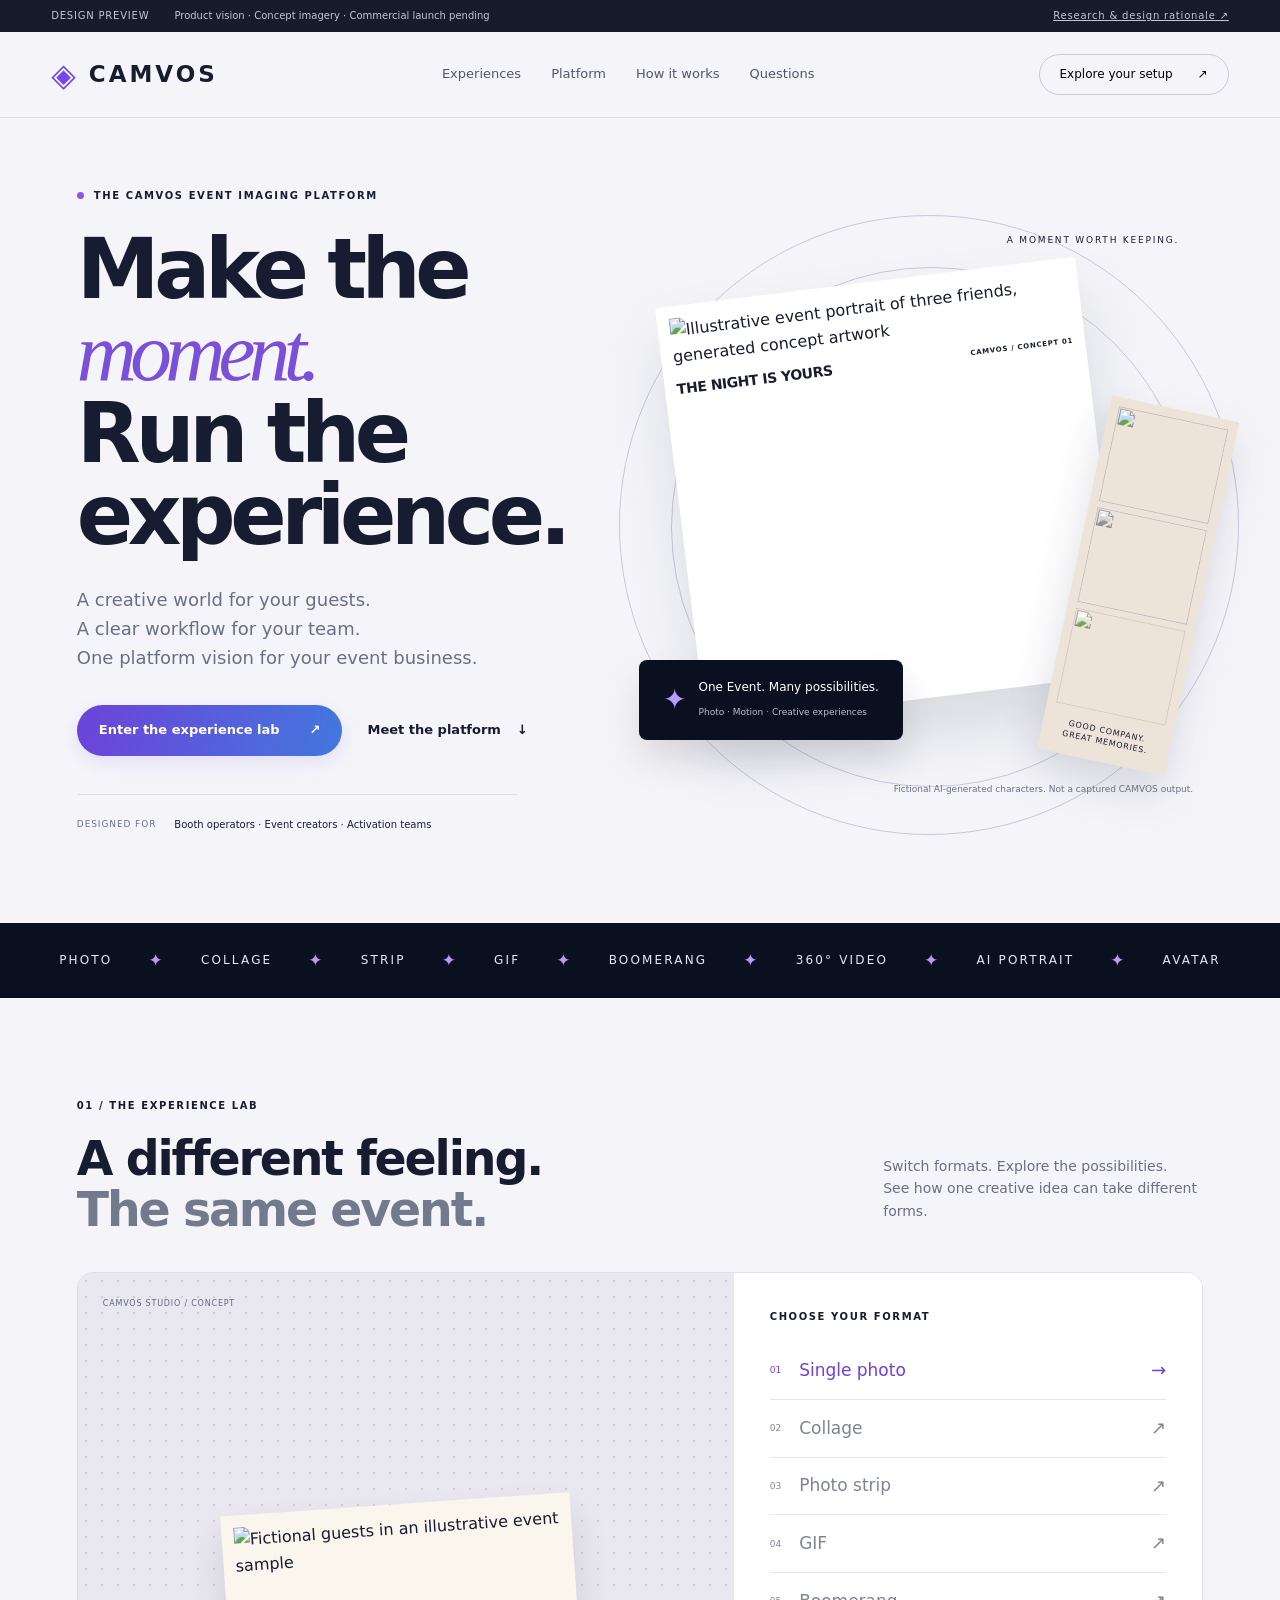
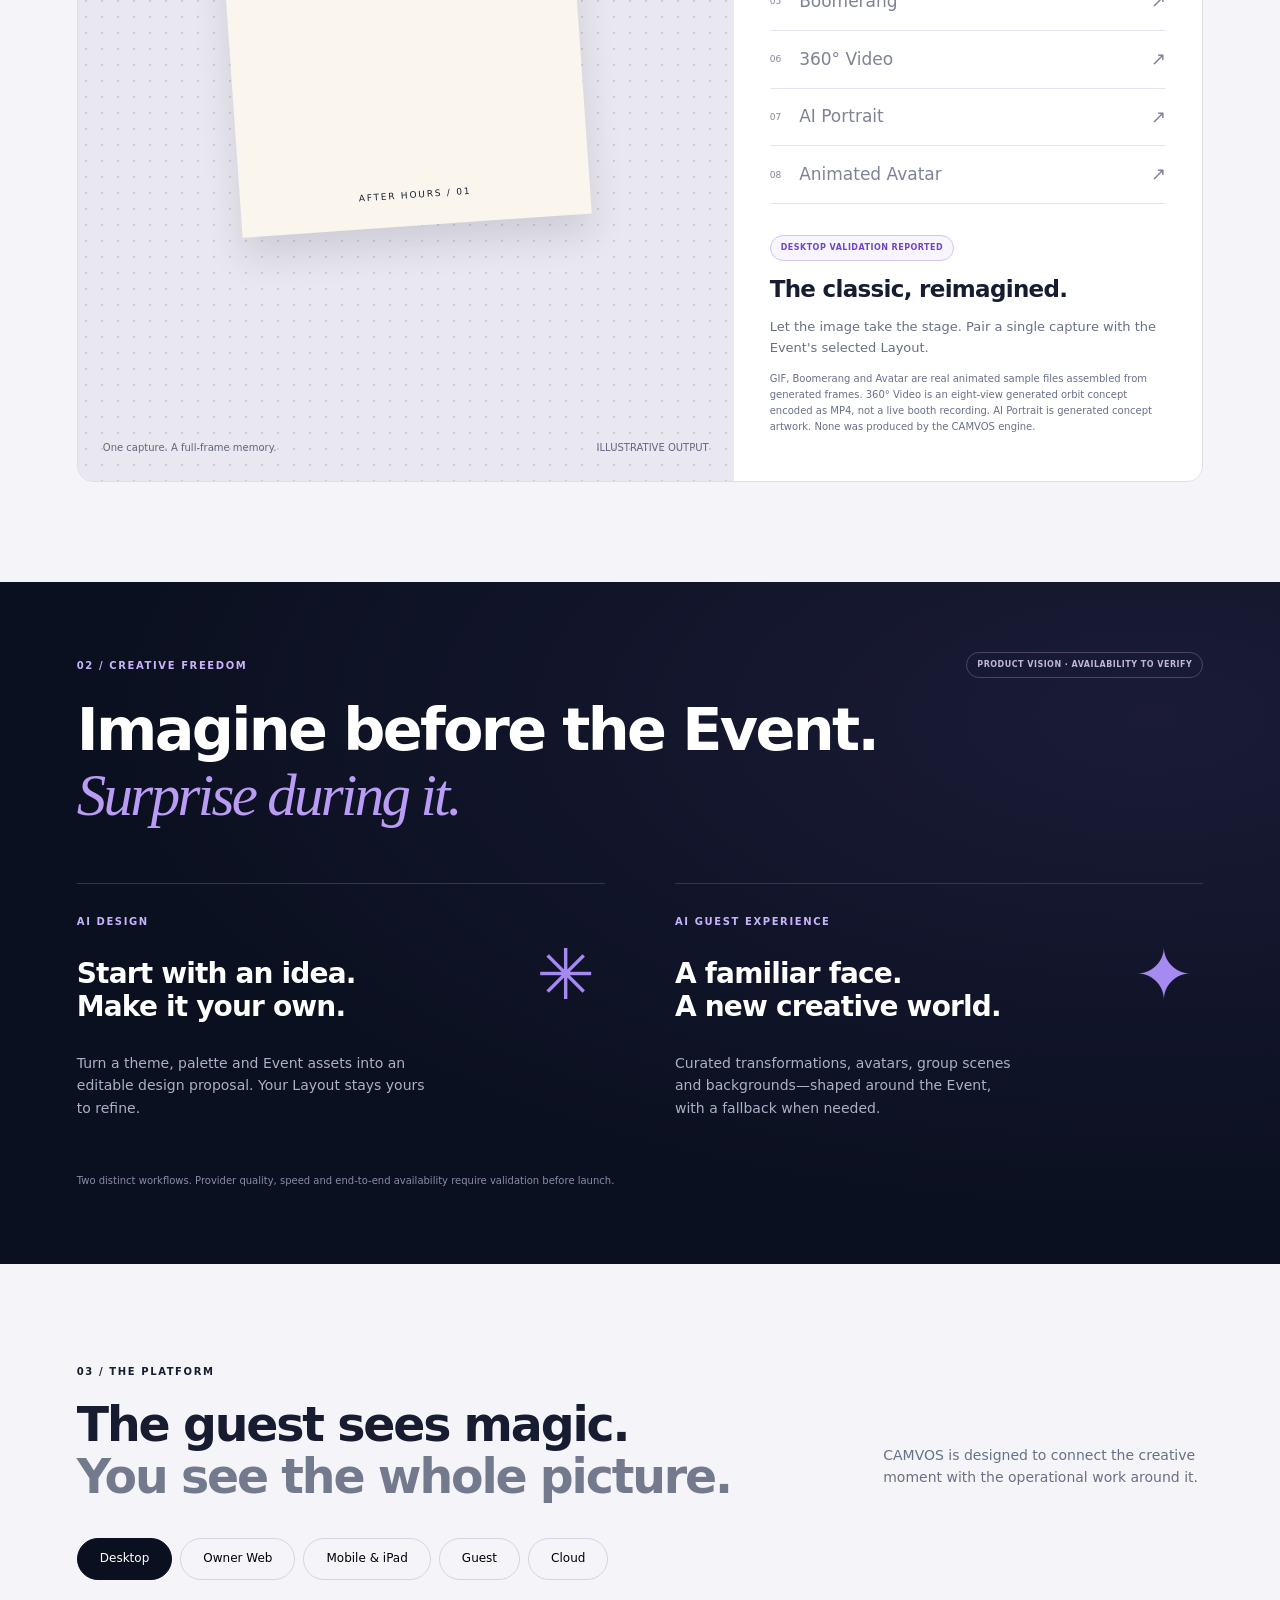
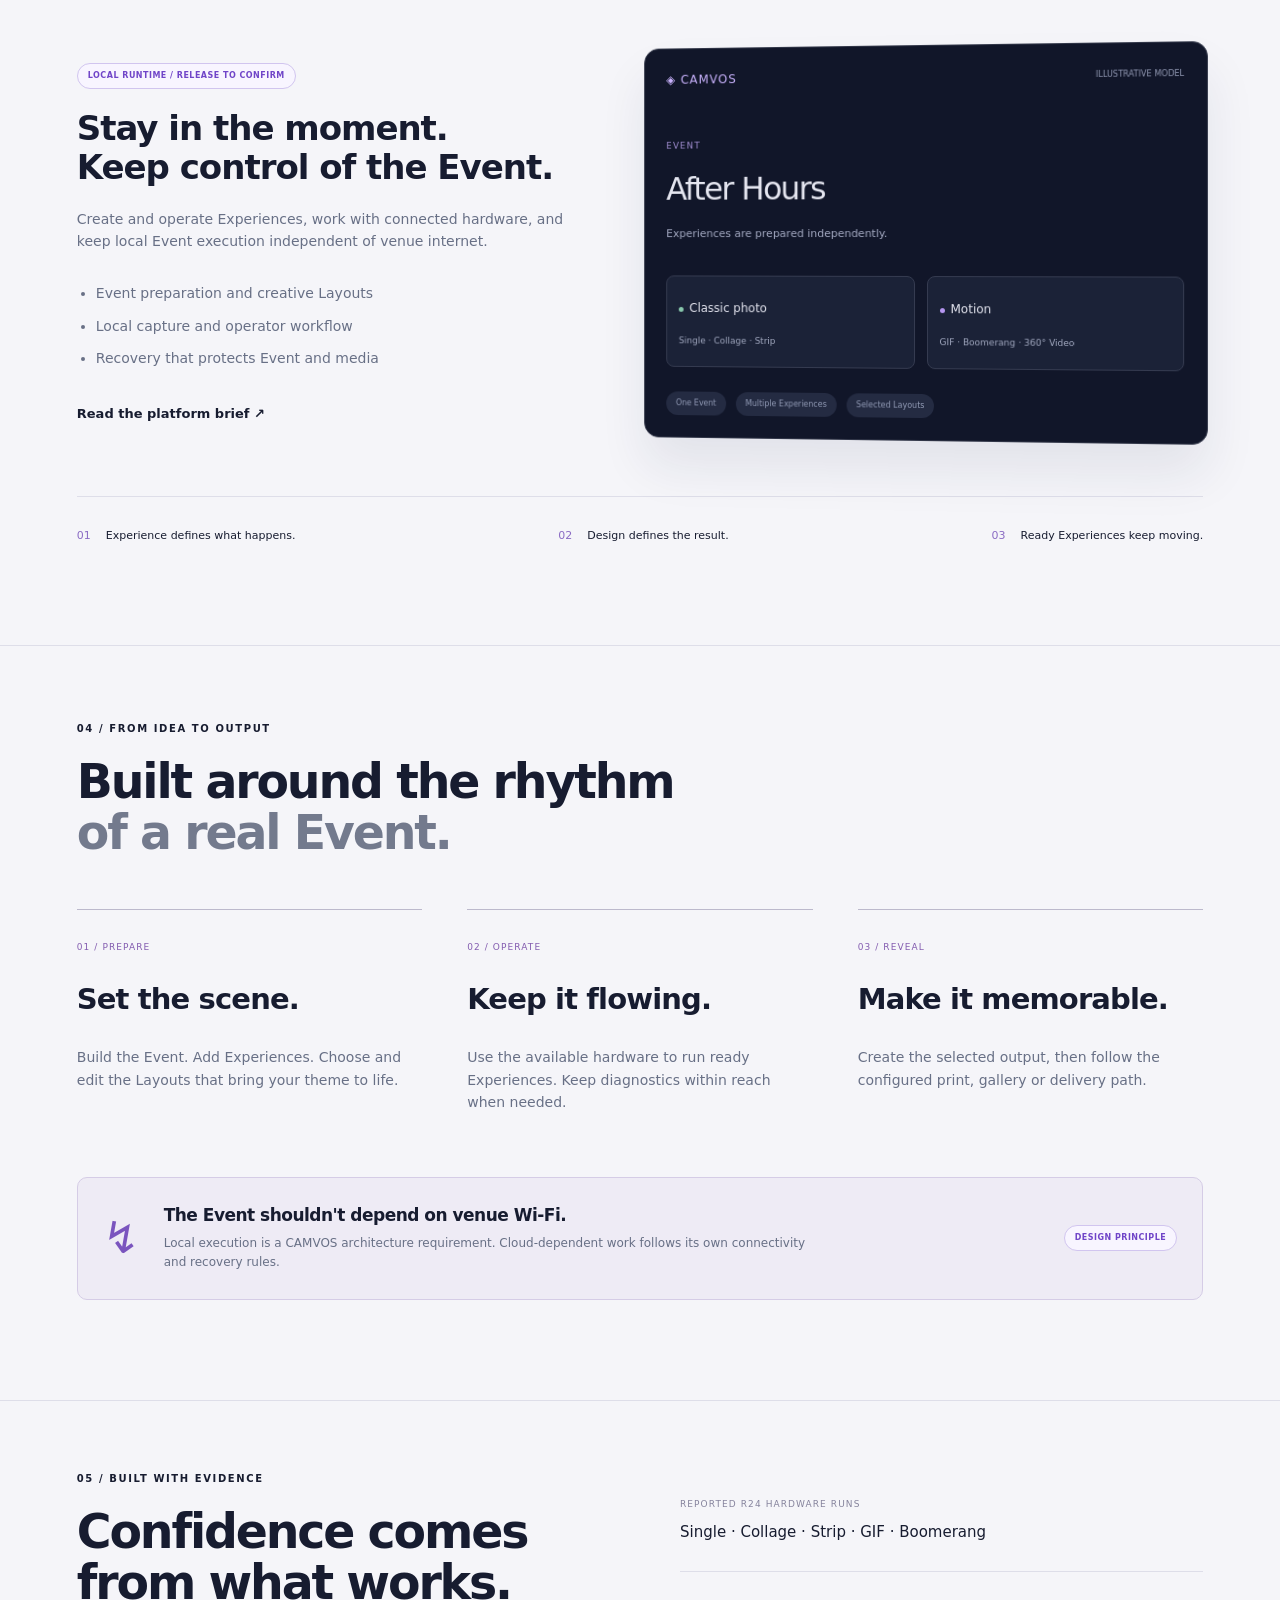
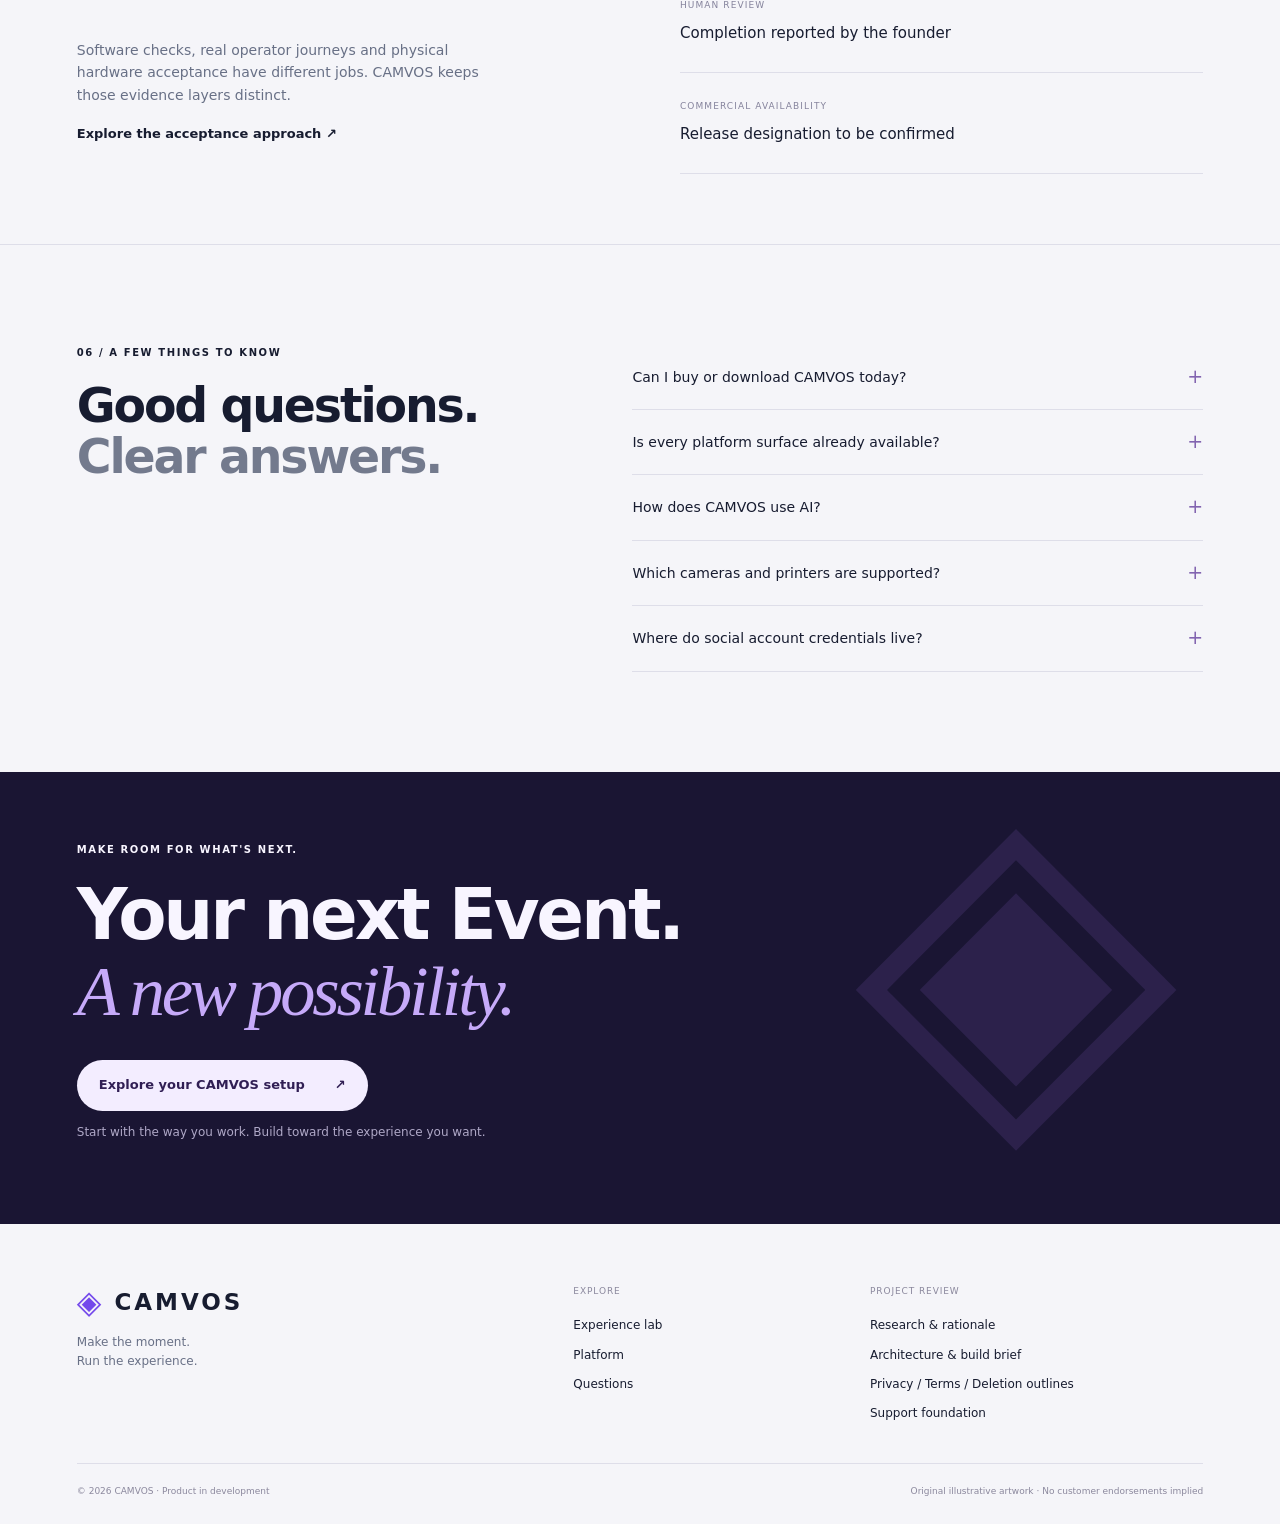
==== docs/index.html @ 22eb113c "Publish CAMVOS preview website" ====
<!doctype html><html lang="en"><head><meta charset="utf-8"><meta name="viewport" content="width=device-width,initial-scale=1"><meta name="robots" content="noindex,nofollow"><meta name="description" content="CAMVOS — an event imaging platform for creative experiences and confident operations."><meta name="theme-color" content="#0b1020"><title>CAMVOS — Make the moment. Run the experience.</title><link rel="stylesheet" href="styles.css"><link rel="stylesheet" href="orbit.css"></head><body>
<a class="skip" href="#main">Skip to content</a><div class="reviewbar">DESIGN PREVIEW <span>Product vision · Concept imagery · Commercial launch pending</span><a href="research.html">Research & design rationale ↗</a></div>
<header><a class="logo" href="#"><span class="mark" aria-hidden="true">◈</span>CAMVOS</a><button class="menu-toggle" aria-label="Open navigation" aria-expanded="false" aria-controls="nav">Menu +</button><nav id="nav" aria-label="Main navigation"><a href="#experiences">Experiences</a><a href="#platform">Platform</a><a href="#workflow">How it works</a><a href="#answers">Questions</a></nav><button class="nav-cta" data-contact>Explore your setup <span>↗</span></button></header>
<main id="main"><section class="hero wrap"><div class="hero-copy"><div class="eyebrow"><span class="dot"></span> THE CAMVOS EVENT IMAGING PLATFORM</div><h1>Make the<br><em>moment.</em><br>Run the<br>experience.</h1><p>A creative world for your guests.<br>A clear workflow for your team.<br>One platform vision for your event business.</p><div class="actions"><a class="button primary" href="#experiences">Enter the experience lab <span>↗</span></a><a class="text-link" href="#platform">Meet the platform <span>↓</span></a></div><div class="hero-foot"><span>DESIGNED FOR</span><b>Booth operators · Event creators · Activation teams</b></div></div><div class="hero-art"><div class="orbit o1"></div><div class="orbit o2"></div><div class="small-label">A MOMENT WORTH KEEPING.</div><div class="main-photo"><img src="assets/event-editorial.webp" alt="Illustrative event portrait of three friends, generated concept artwork" width="1024" height="683" fetchpriority="high"><div class="photo-bottom"><span>THE NIGHT IS YOURS</span><b>CAMVOS / CONCEPT 01</b></div></div><div class="strip"><img src="assets/event-editorial.webp" alt="" width="220" height="147"><img src="assets/event-editorial.webp" alt="" width="220" height="147"><img src="assets/event-editorial.webp" alt="" width="220" height="147"><span>GOOD COMPANY.<br>GREAT MEMORIES.</span></div><div class="floating-note"><span class="spark">✦</span><div><b>One Event. Many possibilities.</b><span>Photo · Motion · Creative experiences</span></div></div><p class="art-caption">Fictional AI-generated characters. Not a captured CAMVOS output.</p></div></section>
<div class="format-rail" aria-label="Experience catalogue"><span>PHOTO</span><i>✦</i><span>COLLAGE</span><i>✦</i><span>STRIP</span><i>✦</i><span>GIF</span><i>✦</i><span>BOOMERANG</span><i>✦</i><span>360° VIDEO</span><i>✦</i><span>AI PORTRAIT</span><i>✦</i><span>AVATAR</span></div>
<section id="experiences" class="wrap experience-section"><div class="section-heading"><div><div class="eyebrow">01 / THE EXPERIENCE LAB</div><h2>A different feeling.<br><span>The same event.</span></h2></div><p>Switch formats. Explore the possibilities.<br>See how one creative idea can take different forms.</p></div><div class="lab"><div class="lab-visual"><div class="lab-top"><span>CAMVOS STUDIO / CONCEPT</span><button id="motion" aria-pressed="false">Play motion ↗</button></div><div id="output" class="output single"><div class="sample"><img src="assets/event-editorial.webp" alt="Generated concept portrait used to illustrate output layouts" width="1024" height="683"><span>AFTER HOURS / 01</span></div></div><div id="ai-compare" class="ai-compare" hidden><label for="reveal">Source ↔ AI transformation</label><input id="reveal" type="range" min="0" max="100" value="100" aria-label="Reveal AI transformation"><span id="reveal-status">100% AI artwork</span></div><div class="lab-bottom"><span id="format-caption">One capture. A full-frame memory.</span><span>ILLUSTRATIVE OUTPUT</span></div></div><div class="lab-controls"><div class="eyebrow">CHOOSE YOUR FORMAT</div><div class="format-buttons" role="group" aria-label="Illustrative output format"><button data-format="single" aria-pressed="true"><span>01</span>Single photo<i>↗</i></button><button data-format="collage" aria-pressed="false"><span>02</span>Collage<i>↗</i></button><button data-format="strip" aria-pressed="false"><span>03</span>Photo strip<i>↗</i></button><button data-format="gif" aria-pressed="false"><span>04</span>GIF<i>↗</i></button><button data-format="boomerang" aria-pressed="false"><span>05</span>Boomerang<i>↗</i></button><button data-format="orbit" aria-pressed="false"><span>06</span>360° Video<i>↗</i></button><button data-format="ai" aria-pressed="false"><span>07</span>AI Portrait<i>↗</i></button><button data-format="avatar" aria-pressed="false"><span>08</span>Animated Avatar<i>↗</i></button></div><div class="format-info" aria-live="polite"><span id="format-status" class="pill">DESKTOP VALIDATION REPORTED</span><h3 id="format-title">The classic, reimagined.</h3><p id="format-description">Let the image take the stage. Pair a single capture with the Event's selected Layout.</p></div><p class="fine">GIF, Boomerang and Avatar are real animated sample files assembled from generated frames. 360° Video is an eight-view generated orbit concept encoded as MP4, not a live booth recording. AI Portrait is generated concept artwork. None was produced by the CAMVOS engine.</p></div></div></section>
<section class="vision"><div class="wrap"><div class="vision-top"><div class="eyebrow">02 / CREATIVE FREEDOM</div><span class="pill pale">PRODUCT VISION · AVAILABILITY TO VERIFY</span></div><h2>Imagine before the Event.<br><em>Surprise during it.</em></h2><div class="vision-grid"><article><span class="big-symbol">✳</span><div class="eyebrow">AI DESIGN</div><h3>Start with an idea.<br>Make it your own.</h3><p>Turn a theme, palette and Event assets into an editable design proposal. Your Layout stays yours to refine.</p></article><article><span class="big-symbol">✦</span><div class="eyebrow">AI GUEST EXPERIENCE</div><h3>A familiar face.<br>A new creative world.</h3><p>Curated transformations, avatars, group scenes and backgrounds—shaped around the Event, with a fallback when needed.</p></article></div><p class="vision-note">Two distinct workflows. Provider quality, speed and end-to-end availability require validation before launch.</p></div></section>
<section id="platform" class="wrap platform-section"><div class="section-heading"><div><div class="eyebrow">03 / THE PLATFORM</div><h2>The guest sees magic.<br><span>You see the whole picture.</span></h2></div><p>CAMVOS is designed to connect the creative moment with the operational work around it.</p></div><div class="platform-tabs" role="group" aria-label="Explore platform surfaces"><button data-surface="desktop" aria-pressed="true">Desktop</button><button data-surface="owner" aria-pressed="false">Owner Web</button><button data-surface="mobile" aria-pressed="false">Mobile & iPad</button><button data-surface="guest" aria-pressed="false">Guest</button><button data-surface="cloud" aria-pressed="false">Cloud</button></div><div class="platform-panel"><div class="platform-text" aria-live="polite"><span id="surface-status" class="pill">LOCAL RUNTIME / RELEASE TO CONFIRM</span><h3 id="surface-title">Stay in the moment.<br>Keep control of the Event.</h3><p id="surface-copy">Create and operate Experiences, work with connected hardware, and keep local Event execution independent of venue internet.</p><ul id="surface-list"><li>Event preparation and creative Layouts</li><li>Local capture and operator workflow</li><li>Recovery that protects Event and media</li></ul><a class="text-link" href="review.html#brief">Read the platform brief ↗</a></div><div class="platform-art" aria-label="Illustrative platform model, not a product screenshot"><div class="model-top"><span class="model-logo">◈ CAMVOS</span><span>ILLUSTRATIVE MODEL</span></div><div class="model-event"><span>EVENT</span><h4>After Hours</h4><p>Experiences are prepared independently.</p></div><div class="model-row"><div><span class="status-dot"></span><b>Classic photo</b><small>Single · Collage · Strip</small></div><div><span class="status-dot violet"></span><b>Motion</b><small>GIF · Boomerang · 360° Video</small></div></div><div class="model-footer"><span>One Event</span><span>Multiple Experiences</span><span>Selected Layouts</span></div></div></div><div class="platform-principles"><div><span>01</span><b>Experience defines what happens.</b></div><div><span>02</span><b>Design defines the result.</b></div><div><span>03</span><b>Ready Experiences keep moving.</b></div></div></section>
<section id="workflow" class="workflow wrap"><div class="eyebrow">04 / FROM IDEA TO OUTPUT</div><h2>Built around the rhythm<br><span>of a real Event.</span></h2><div class="journey"><article><span>01 / PREPARE</span><h3>Set the scene.</h3><p>Build the Event. Add Experiences. Choose and edit the Layouts that bring your theme to life.</p></article><article><span>02 / OPERATE</span><h3>Keep it flowing.</h3><p>Use the available hardware to run ready Experiences. Keep diagnostics within reach when needed.</p></article><article><span>03 / REVEAL</span><h3>Make it memorable.</h3><p>Create the selected output, then follow the configured print, gallery or delivery path.</p></article></div><div class="offline"><span class="offline-icon">↯</span><div><h3>The Event shouldn't depend on venue Wi-Fi.</h3><p>Local execution is a CAMVOS architecture requirement. Cloud-dependent work follows its own connectivity and recovery rules.</p></div><span class="pill">DESIGN PRINCIPLE</span></div></section>
<section class="evidence wrap"><div><div class="eyebrow">05 / BUILT WITH EVIDENCE</div><h2>Confidence comes<br>from what works.</h2><p>Software checks, real operator journeys and physical hardware acceptance have different jobs. CAMVOS keeps those evidence layers distinct.</p><a class="text-link" href="review.html#brief">Explore the acceptance approach ↗</a></div><div class="evidence-list"><div><span>REPORTED R24 HARDWARE RUNS</span><b>Single · Collage · Strip · GIF · Boomerang</b></div><div><span>HUMAN REVIEW</span><b>Completion reported by the founder</b></div><div><span>COMMERCIAL AVAILABILITY</span><b>Release designation to be confirmed</b></div></div></section>
<section id="answers" class="wrap faq"><div><div class="eyebrow">06 / A FEW THINGS TO KNOW</div><h2>Good questions.<br><span>Clear answers.</span></h2></div><div><details><summary>Can I buy or download CAMVOS today?<span>+</span></summary><p>This is a private website design preview. Commercial launch, pricing and download availability have not been established.</p></details><details><summary>Is every platform surface already available?<span>+</span></summary><p>The platform scope is approved. Accepted software baselines are separate from integrated production deployment. Each release needs its own capability and compatibility evidence.</p></details><details><summary>How does CAMVOS use AI?<span>+</span></summary><p>AI Design supports pre-Event editable design proposals. AI Guest Experience transforms captured assets within a configured guest journey. Provider-specific quality, privacy and performance require validation.</p></details><details><summary>Which cameras and printers are supported?<span>+</span></summary><p>Canon workflows have reported physical test evidence. A complete supported-model, operating-system and printer matrix will be published after release verification.</p></details><details><summary>Where do social account credentials live?<span>+</span></summary><p>Social connections and publishing belong to CAMVOS Cloud/Delivery. Desktop can request a publishing action, but provider tokens and secrets stay in secure server-side storage.</p></details></div></section>
<section class="closing"><div class="wrap"><div class="eyebrow">MAKE ROOM FOR WHAT'S NEXT.</div><h2>Your next Event.<br><em>A new possibility.</em></h2><button class="button light" data-contact>Explore your CAMVOS setup <span>↗</span></button><p>Start with the way you work. Build toward the experience you want.</p></div><span class="closing-mark" aria-hidden="true">◈</span></section></main>
<footer class="wrap"><div><a class="logo" href="#"><span class="mark">◈</span>CAMVOS</a><p>Make the moment.<br>Run the experience.</p></div><div><span>EXPLORE</span><a href="#experiences">Experience lab</a><a href="#platform">Platform</a><a href="#answers">Questions</a></div><div><span>PROJECT REVIEW</span><a href="research.html">Research & rationale</a><a href="review.html#brief">Architecture & build brief</a><a href="review.html#legal">Privacy / Terms / Deletion outlines</a><a href="review.html#support">Support foundation</a></div><div class="footer-bottom"><span>© 2026 CAMVOS · Product in development</span><span>Original illustrative artwork · No customer endorsements implied</span></div></footer>
<dialog id="contact"><button class="close" aria-label="Close inquiry planner">×</button><div class="eyebrow">YOUR CAMVOS SETUP</div><h2>Start with<br>your next Event.</h2><p>Choose what you want to explore. This preview prepares a local inquiry brief; it does not send or store your information.</p><form id="inquiry"><label>What best describes your work?<select id="role"><option>Photobooth operator</option><option>Event / activation team</option><option>Creative studio</option><option>Exploring a new business</option></select></label><label>Where would you start?<select id="interest"><option>Desktop capture & design</option><option>Multiple Experiences in one Event</option><option>Owner operations & fleet</option><option>Mobile / iPad workflow</option><option>AI design & guest experiences</option><option>360° video experience</option></select></label><label>Your main question<textarea id="question" rows="3" maxlength="1500" placeholder="Tell us about the workflow you want to create."></textarea></label><button class="button primary" type="submit">Prepare inquiry brief <span>↗</span></button></form><div id="inquiry-result" hidden><label>Your inquiry brief<textarea id="prepared" rows="6" readonly></textarea></label><button id="copy" class="button primary">Copy brief</button><p id="copy-status" role="status"></p><p class="fine">A verified CAMVOS mailbox will be connected before public launch. No inquiry has been sent.</p></div></dialog><script src="app.js"></script></body></html>
---- docs/styles.css ----
:root{--navy:#0b1020;--ink:#171c30;--muted:#687086;--paper:#f5f5f9;--line:#dedee9;--purple:#7449eb;--blue:#4388f7}*{box-sizing:border-box}html{scroll-behavior:smooth;scroll-padding-top:100px}body{margin:0;font:16px/1.6 system-ui,-apple-system,BlinkMacSystemFont,'Segoe UI',sans-serif;background:var(--paper);color:var(--ink)}button,input,textarea,select{font:inherit}a{color:inherit;text-decoration:none}button{cursor:pointer}button,a{-webkit-tap-highlight-color:transparent}button:focus-visible,a:focus-visible,select:focus-visible,textarea:focus-visible,summary:focus-visible{outline:3px solid #ab80ff;outline-offset:5px}button:disabled{cursor:default;opacity:.5}::selection{background:#d3c7f9}.skip{position:fixed;top:-100px;left:20px;z-index:100;background:white;padding:10px}.skip:focus{top:10px}.reviewbar{background:#171b2a;color:#c5c6d4;display:flex;gap:25px;align-items:center;padding:8px 4%;font-size:10px;letter-spacing:.08em}.reviewbar span{flex:1;letter-spacing:0}.reviewbar a{text-decoration:underline}header{display:flex;align-items:center;justify-content:space-between;gap:22px;padding:22px 4%;border-bottom:1px solid var(--line);background:#f5f5f9f2;position:sticky;top:0;z-index:20;backdrop-filter:blur(16px)}.logo{display:flex;align-items:center;gap:10px;font-size:23px;letter-spacing:.13em;font-weight:800}.mark{font-size:32px;line-height:1;color:var(--purple)}nav{display:flex;gap:30px;font-size:13px}nav a{color:#50576c}nav a:hover{color:var(--purple)}.nav-cta{border:1px solid #c9c7d8;border-radius:30px;background:none;padding:10px 20px;font-size:12px;display:flex;gap:25px}.menu-toggle{display:none}.wrap{max-width:1440px;padding-left:6%;padding-right:6%;margin:auto}.hero{display:grid;grid-template-columns:1fr 1.05fr;gap:25px;padding-top:70px;padding-bottom:90px;overflow:hidden}.eyebrow{font:600 10px/1.5 system-ui;letter-spacing:.16em;display:flex;align-items:center;gap:10px}.dot,.status-dot{display:inline-block;background:#8658ee;width:7px;height:7px;border-radius:50%}h1{font-size:clamp(60px,6.5vw,102px);line-height:.98;letter-spacing:-.065em;font-weight:650;margin:26px 0 30px}h1 em{font-family:Georgia,serif;font-weight:400;letter-spacing:-.08em;color:#7a50d9}h2{font-size:clamp(34px,3.7vw,57px);line-height:1.09;letter-spacing:-.045em;font-weight:600;margin:20px 0 30px}h2 span{color:#737a8d}h3{font-size:24px;line-height:1.2;letter-spacing:-.03em;font-weight:600}p{color:var(--muted)}.hero-copy>p{font-size:18px;line-height:1.6}.actions{display:flex;align-items:center;gap:25px;margin-top:32px;flex-wrap:wrap}.button{display:inline-flex;align-items:center;justify-content:space-between;gap:30px;padding:15px 22px;border:0;border-radius:40px;font-size:13px;font-weight:600}.primary{color:white;background:linear-gradient(105deg,#6d42d9,#4278de);box-shadow:0 6px 20px #7650e323}.primary:hover{filter:brightness(1.08)}.text-link{font-size:13px;font-weight:600;display:inline-flex;gap:16px}.hero-foot{margin-top:38px;padding-top:22px;border-top:1px solid var(--line);font-size:10px;display:flex;gap:18px;align-items:center;max-width:440px}.hero-foot span{color:var(--muted);font-size:9px;letter-spacing:.1em}.hero-foot b{font-weight:500}.hero-art{position:relative;min-height:590px;align-self:center}.orbit{position:absolute;border:1px solid #c9c7db;border-radius:50%;pointer-events:none}.o1{height:620px;width:620px;top:0;left:-20px}.o2{height:520px;width:520px;top:52px;left:32px}.small-label{position:absolute;top:18px;right:24px;font-size:9px;letter-spacing:.2em}.main-photo{position:absolute;width:75%;height:420px;left:7%;top:66px;background:white;padding:12px;transform:rotate(-7deg);box-shadow:0 35px 60px #19244320;border-radius:3px}.main-photo>img{width:100%;height:345px;object-fit:cover;object-position:center}.photo-bottom{padding-top:9px;display:flex;justify-content:space-between;gap:15px;align-items:center}.photo-bottom span{font-size:14px;font-weight:750;letter-spacing:-.03em}.photo-bottom b{font-size:7px;letter-spacing:.1em}.strip{position:absolute;width:130px;right:0;top:190px;padding:9px;background:#ede3d9;box-shadow:0 20px 40px #19244325;transform:rotate(12deg)}.strip img{display:block;width:100%;height:97px;object-fit:cover;margin-bottom:6px}.strip img:nth-child(2){filter:grayscale(1)}.strip img:nth-child(3){filter:sepia(.3)}.strip span{display:block;font-size:8px;letter-spacing:.1em;line-height:1.4;text-align:center;padding:6px 0}.floating-note{position:absolute;left:0;bottom:65px;background:var(--navy);color:white;display:flex;align-items:center;gap:12px;padding:18px 24px;border-radius:8px;box-shadow:0 20px 35px #141a3320}.floating-note b{display:block;font-size:12px;font-weight:500}.floating-note div>span{font-size:9px;color:#b8bcd0}.spark{color:#b49dff;font-size:28px}.art-caption{position:absolute;bottom:0;right:10px;font-size:9px}.format-rail{background:var(--navy);color:#e8e7f4;padding:24px 4%;display:flex;justify-content:space-around;align-items:center;gap:20px;font-size:12px;letter-spacing:.18em;overflow:hidden;white-space:nowrap}.format-rail i{font-size:17px;color:#b89bf8;font-style:normal}.experience-section,.platform-section,.workflow,.faq{padding-top:100px;padding-bottom:100px}.section-heading{display:flex;justify-content:space-between;align-items:flex-end;gap:40px;margin-bottom:36px}.section-heading h2{margin-bottom:0}.section-heading>p{max-width:320px;font-size:14px}.lab{display:grid;grid-template-columns:1.4fr 1fr;border:1px solid var(--line);border-radius:16px;overflow:hidden}.lab-visual{background:#e9e8f0;min-height:550px;padding:25px;display:flex;flex-direction:column;justify-content:space-between;background-image:radial-gradient(#ceccd9 1px,transparent 1px);background-size:16px 16px}.lab-top,.lab-bottom{display:flex;justify-content:space-between;align-items:center;gap:20px;font-size:8px;letter-spacing:.1em;color:#62667e}.lab-top button{font-size:10px;padding:7px 12px;border:1px solid #bab8cc;border-radius:30px;background:#f9f9fc}.lab-bottom{padding-top:20px;letter-spacing:0;font-size:10px}.output{margin:20px auto;display:grid;max-width:85%;width:350px;gap:8px;background:#faf6ee;padding:12px;box-shadow:0 20px 35px #28234022;transform:rotate(-4deg);transition:transform .3s}.sample{min-width:0}.sample img{display:block;width:100%;height:260px;object-fit:cover}.sample>span{display:block;text-align:center;font-size:9px;letter-spacing:.2em;padding:15px 0 2px}.output.collage{grid-template-columns:1fr 1fr;width:360px}.output.collage .sample img{height:130px}.output.collage .sample>span{display:none}.output.collage .sample:nth-child(2){filter:grayscale(1)}.output.collage .sample:nth-child(4){filter:sepia(.5)}.output.strip{position:static;width:155px;transform:rotate(5deg)}.output.strip .sample img{height:92px}.output.strip .sample>span{display:none}.output.gif,.output.boomerang{padding:0;background:var(--navy);color:white;transform:rotate(0);border-radius:8px;overflow:hidden}.output.gif .sample img,.output.boomerang .sample img{height:280px}.lab-controls{background:white;padding:36px}.format-buttons{margin:18px 0 28px}.format-buttons button{display:flex;align-items:center;gap:18px;width:100%;text-align:left;background:none;border:0;border-bottom:1px solid #e6e5ef;padding:14px 0;color:#7f8396;font-size:17px}.format-buttons button>span{font-size:9px}.format-buttons button i{margin-left:auto;font-style:normal;font-size:18px}.format-buttons button[aria-pressed=true]{color:#713de0}.format-buttons button[aria-pressed=true] i{transform:rotate(45deg)}.pill{display:inline-block;font-size:8px;letter-spacing:.06em;font-weight:600;padding:6px 10px;border-radius:30px;border:1px solid #d1c5ef;color:#7045c8;background:#f8f5ff;line-height:1.5}.format-info h3{font-size:23px;margin:15px 0 10px}.format-info p{font-size:13px}.fine{font-size:10px;line-height:1.6}.vision{background:var(--navy);color:white;position:relative;overflow:hidden}.vision .wrap{padding-top:70px;padding-bottom:65px;background:radial-gradient(ellipse at 90% 20%,#6550a12b,transparent 65%)}.vision-top{display:flex;justify-content:space-between;gap:20px;align-items:center}.vision .eyebrow{color:#c6b4fa}.pale{background:none;color:#bfb7d4;border-color:#4c4566}.vision h2{font-size:clamp(40px,4.6vw,68px)}.vision h2 em{font-family:Georgia,serif;font-weight:400;color:#ba9cf5}.vision-grid{display:grid;grid-template-columns:1fr 1fr;gap:70px;margin-top:55px}.vision-grid article{position:relative;border-top:1px solid #34374b;padding-top:30px;padding-right:90px}.vision-grid h3{font-size:28px}.vision-grid p{color:#acb0c6;font-size:14px;max-width:350px}.big-symbol{position:absolute;right:10px;top:35px;color:#a58af0;font-size:70px}.vision-note{font-size:10px;color:#878da7;margin-top:40px}.platform-tabs{display:flex;gap:8px;flex-wrap:wrap;margin-bottom:30px}.platform-tabs button{padding:10px 22px;border:1px solid #d5d4e3;border-radius:30px;background:none;font-size:12px}.platform-tabs button[aria-pressed=true]{color:white;background:var(--navy);border-color:var(--navy)}.platform-panel{display:grid;grid-template-columns:1fr 1.15fr;gap:70px;align-items:center;padding:35px 0}.platform-text h3{font-size:34px;line-height:1.15;margin:20px 0}.platform-text p,.platform-text li{font-size:14px}.platform-text ul{padding-left:19px;color:var(--muted);margin:25px 0}.platform-text li{padding:5px 0}.platform-art{border:1px solid #323749;background:#111629;padding:22px;border-radius:15px;box-shadow:0 30px 50px #1b204b15;color:#e5e6f0;transform:perspective(1000px) rotateY(-4deg)}.model-top{display:flex;justify-content:space-between;align-items:center;font-size:8px;color:#9299b3}.model-logo{font-size:12px;color:#cbb4ff;letter-spacing:.08em}.model-event{padding:42px 0 22px}.model-event span{font-size:9px;color:#a490d4;letter-spacing:.14em}.model-event h4{font-size:32px;margin:8px 0;font-weight:500;letter-spacing:-.05em}.model-event p{font-size:11px;color:#a5abc3}.model-row{display:flex;gap:12px}.model-row>div{width:50%;border:1px solid #353b50;background:#1b2237;border-radius:8px;padding:18px 12px}.status-dot{width:5px;height:5px;background:#89c9ad;margin-right:6px}.status-dot.violet{background:#b697f1}.model-row b{font-weight:500;font-size:12px}.model-row small{display:block;color:#a2a9c0;font-size:9px;padding-top:15px}.model-footer{display:flex;gap:10px;flex-wrap:wrap;margin-top:25px;font-size:8px;color:#929bb6}.model-footer span{padding:6px 10px;border-radius:30px;background:#242b42}.platform-principles{display:flex;justify-content:space-between;gap:25px;border-top:1px solid var(--line);padding-top:30px;margin-top:20px}.platform-principles>div{font-size:11px;display:flex;gap:15px}.platform-principles span{color:#8b6cc4}.platform-principles b{font-weight:500}.workflow{border-top:1px solid var(--line);padding-top:75px}.journey{display:grid;grid-template-columns:repeat(3,1fr);gap:45px;margin-top:50px}.journey article{border-top:1px solid #bcb9cc;padding-top:22px}.journey article>span{font-size:9px;letter-spacing:.12em;color:#835caf}.journey h3{font-size:29px;margin-top:25px}.journey p{font-size:14px}.offline{display:flex;gap:24px;align-items:center;margin-top:50px;padding:25px;border:1px solid #d5cce6;border-radius:10px;background:#eeebf5}.offline-icon{font-size:44px;color:#7a54be}.offline h3{font-size:17px;margin:0 0 8px}.offline p{font-size:12px;margin:0;max-width:650px}.offline .pill{margin-left:auto;white-space:nowrap}.evidence{display:grid;grid-template-columns:1fr 1fr;gap:80px;padding-top:70px;padding-bottom:70px;border-top:1px solid var(--line)}.evidence p{font-size:14px;max-width:440px}.evidence-list>div{padding:26px 0;border-bottom:1px solid var(--line)}.evidence-list span{display:block;font-size:9px;letter-spacing:.12em;color:#85839c;margin-bottom:8px}.evidence-list b{font-size:15px;font-weight:500}.faq{display:grid;grid-template-columns:1fr 1.2fr;gap:80px;border-top:1px solid var(--line)}details{border-bottom:1px solid var(--line);padding:21px 0}summary{list-style:none;cursor:pointer;display:flex;justify-content:space-between;gap:25px;font-size:14px}summary::-webkit-details-marker{display:none}summary span{color:#8264b0;font-size:19px;line-height:1.1}details[open] summary span{transform:rotate(45deg)}details p{font-size:13px;max-width:550px}.closing{background:#1a1533;color:#f8f5ff;position:relative;overflow:hidden}.closing .wrap{padding-top:70px;padding-bottom:70px;position:relative;z-index:1}.closing h2{font-size:clamp(48px,5.5vw,80px)}.closing h2 em{color:#c6aaf9;font-family:Georgia,serif;font-weight:400}.closing p{color:#afa8c7;font-size:12px}.light{background:#f3edff;color:#301e54}.closing-mark{position:absolute;font-size:420px;right:8%;top:-70px;color:#9c6fea22;line-height:1.2}footer{padding-top:60px;padding-bottom:25px;display:grid;grid-template-columns:1.4fr .8fr 1fr;gap:30px}footer p{font-size:12px}footer>div>span{display:block;color:#8b889d;font-size:9px;letter-spacing:.1em;margin-bottom:18px}footer>div>a:not(.logo){display:block;font-size:12px;margin:10px 0}.footer-bottom{grid-column:1/-1;border-top:1px solid var(--line);padding-top:20px;display:flex;justify-content:space-between;gap:25px}.footer-bottom>span{font-size:9px;letter-spacing:0;margin:0}dialog{border:1px solid #d5cceb;border-radius:18px;background:#faf9fd;padding:40px;width:min(560px,92vw);color:var(--ink);max-height:90vh}dialog::backdrop{background:#090d23b3;backdrop-filter:blur(6px)}dialog h2{font-size:40px;margin:15px 0}dialog p{font-size:13px}.close{position:absolute;right:20px;top:15px;border:0;background:none;font-size:25px;color:#6a6380}label{display:block;font-size:12px;margin-top:18px}select,textarea{width:100%;border:1px solid #d4cde4;border-radius:6px;background:white;padding:11px;margin-top:6px;color:#3e3654;font-size:13px}form .button{margin-top:24px}#copy{margin-top:15px}[hidden]{display:none!important}@keyframes gif-look{0%,100%{filter:none}33%{filter:grayscale(1)}66%{filter:sepia(.8)}}@keyframes boomerang{from{transform:scale(1)}to{transform:scale(1.13)}}@media(max-width:1100px){nav{gap:18px}.hero-art{min-height:500px}.main-photo{height:370px}.main-photo>img{height:300px}.strip{width:105px}.strip img{height:80px}.floating-note{bottom:30px}.orbit{max-width:110%}.art-caption{bottom:-12px}.lab-controls{padding:25px}.platform-panel{gap:35px}.hero-foot{align-items:flex-start}}@media(max-width:760px){.reviewbar{font-size:8px;gap:10px}.reviewbar span{display:none}.reviewbar a{margin-left:auto}header{padding:17px 5%;flex-wrap:wrap}.logo{font-size:19px}.mark{font-size:25px}.nav-cta{display:none}.menu-toggle{display:block;border:0;background:none;font-size:12px}nav{display:none;width:100%;padding:16px 0;justify-content:space-between;gap:12px}nav.open{display:flex}nav a{font-size:11px}.wrap{padding-left:6%;padding-right:6%}.hero{grid-template-columns:1fr;padding-top:40px;padding-bottom:40px;gap:28px}h1{font-size:clamp(65px,15vw,95px);margin-top:20px}.hero-copy>p{font-size:16px}.hero-art{min-height:460px;max-width:500px;width:100%;margin:auto}.main-photo{height:335px;top:38px;width:78%}.main-photo>img{height:275px}.small-label{top:5px}.strip{top:145px;width:100px;right:0}.strip img{height:72px}.photo-bottom span{font-size:11px}.photo-bottom b{font-size:6px}.floating-note{bottom:30px;padding:12px 18px}.floating-note b{font-size:10px}.floating-note div>span{font-size:8px}.o1{width:450px;height:450px;left:0}.o2{width:370px;height:370px;left:40px;top:40px}.art-caption{bottom:0}.format-rail{justify-content:flex-start;gap:23px;font-size:10px;padding:18px}.experience-section,.platform-section,.workflow,.faq{padding-top:60px;padding-bottom:60px}.section-heading{display:block;margin-bottom:26px}.section-heading>p{margin-top:20px}.lab{grid-template-columns:1fr}.lab-visual{min-height:440px;padding:20px}.sample img{height:220px}.lab-controls{padding:28px}.format-buttons{display:grid;grid-template-columns:1fr 1fr;gap:0 18px}.format-buttons button{font-size:15px}.vision-top{align-items:flex-start;flex-direction:column}.vision-grid{grid-template-columns:1fr;gap:30px;margin-top:35px}.vision-grid article{padding-right:70px}.vision .wrap{padding-top:50px;padding-bottom:45px}.big-symbol{font-size:55px}.vision-grid h3{font-size:25px}.platform-panel{grid-template-columns:1fr;gap:35px;padding-top:10px}.platform-tabs button{font-size:10px;padding:9px 14px}.platform-text h3{font-size:30px}.platform-art{transform:none}.platform-principles{flex-direction:column;gap:15px}.journey{grid-template-columns:1fr;gap:28px;margin-top:35px}.journey h3{margin-top:16px;margin-bottom:12px}.offline{flex-wrap:wrap;padding:20px;gap:12px}.offline>div{flex:1}.offline .pill{margin-left:45px}.evidence,.faq{grid-template-columns:1fr;gap:30px}.evidence{padding-top:50px;padding-bottom:50px}.faq h2{margin-bottom:0}.closing-mark{right:-80px;top:30px;font-size:340px}.closing .wrap{padding-top:55px;padding-bottom:55px}footer{grid-template-columns:1fr 1fr;padding-top:45px}footer>div:first-child{grid-column:1/-1}.footer-bottom{flex-direction:column;gap:8px}dialog{padding:30px 24px}.button{font-size:12px}.lab-bottom{font-size:8px}}@media(prefers-reduced-motion:reduce){html{scroll-behavior:auto}*,*::before,*::after{animation:none!important;transition:none!important}}

.output.gif,.output.boomerang,.output.avatar,.output.ai{width:430px;max-width:100%;padding:0;background:#0b1020;color:white;border-radius:9px;transform:none;overflow:hidden}.output.gif .sample img,.output.boomerang .sample img,.output.avatar .sample img,.output.ai .sample img{width:100%;height:auto;aspect-ratio:3/2;object-fit:cover}.output .sample>span{padding:12px}.output.ai .sample{position:relative}.output.ai .ai-image{position:absolute;top:0;left:0}.output.ai .source-image{position:relative}.ai-compare{width:100%;max-width:430px;margin:5px auto 15px;font-size:10px;text-align:center}.ai-compare label{margin:0;font-size:10px}.ai-compare input{width:100%;accent-color:#7449eb;min-height:30px}.ai-compare span{font-size:9px;color:#62667e}.format-buttons button:last-child{grid-column:1/-1}@media(max-width:760px){.output.gif,.output.boomerang,.output.avatar,.output.ai{width:100%}.lab-top{font-size:7px}}
---- docs/orbit.css ----
.output.orbit{width:285px;max-width:90%;padding:0 0 12px;background:#0b1020;color:white;transform:none;border-radius:12px;overflow:hidden}
.output.orbit video{display:block;width:100%;height:auto;aspect-ratio:3/4;object-fit:cover;background:#0b1020}
.output.orbit .sample>span{font-size:8px;letter-spacing:.12em}
@media(max-width:760px){.output.orbit{width:240px}.format-rail{flex-wrap:wrap}}
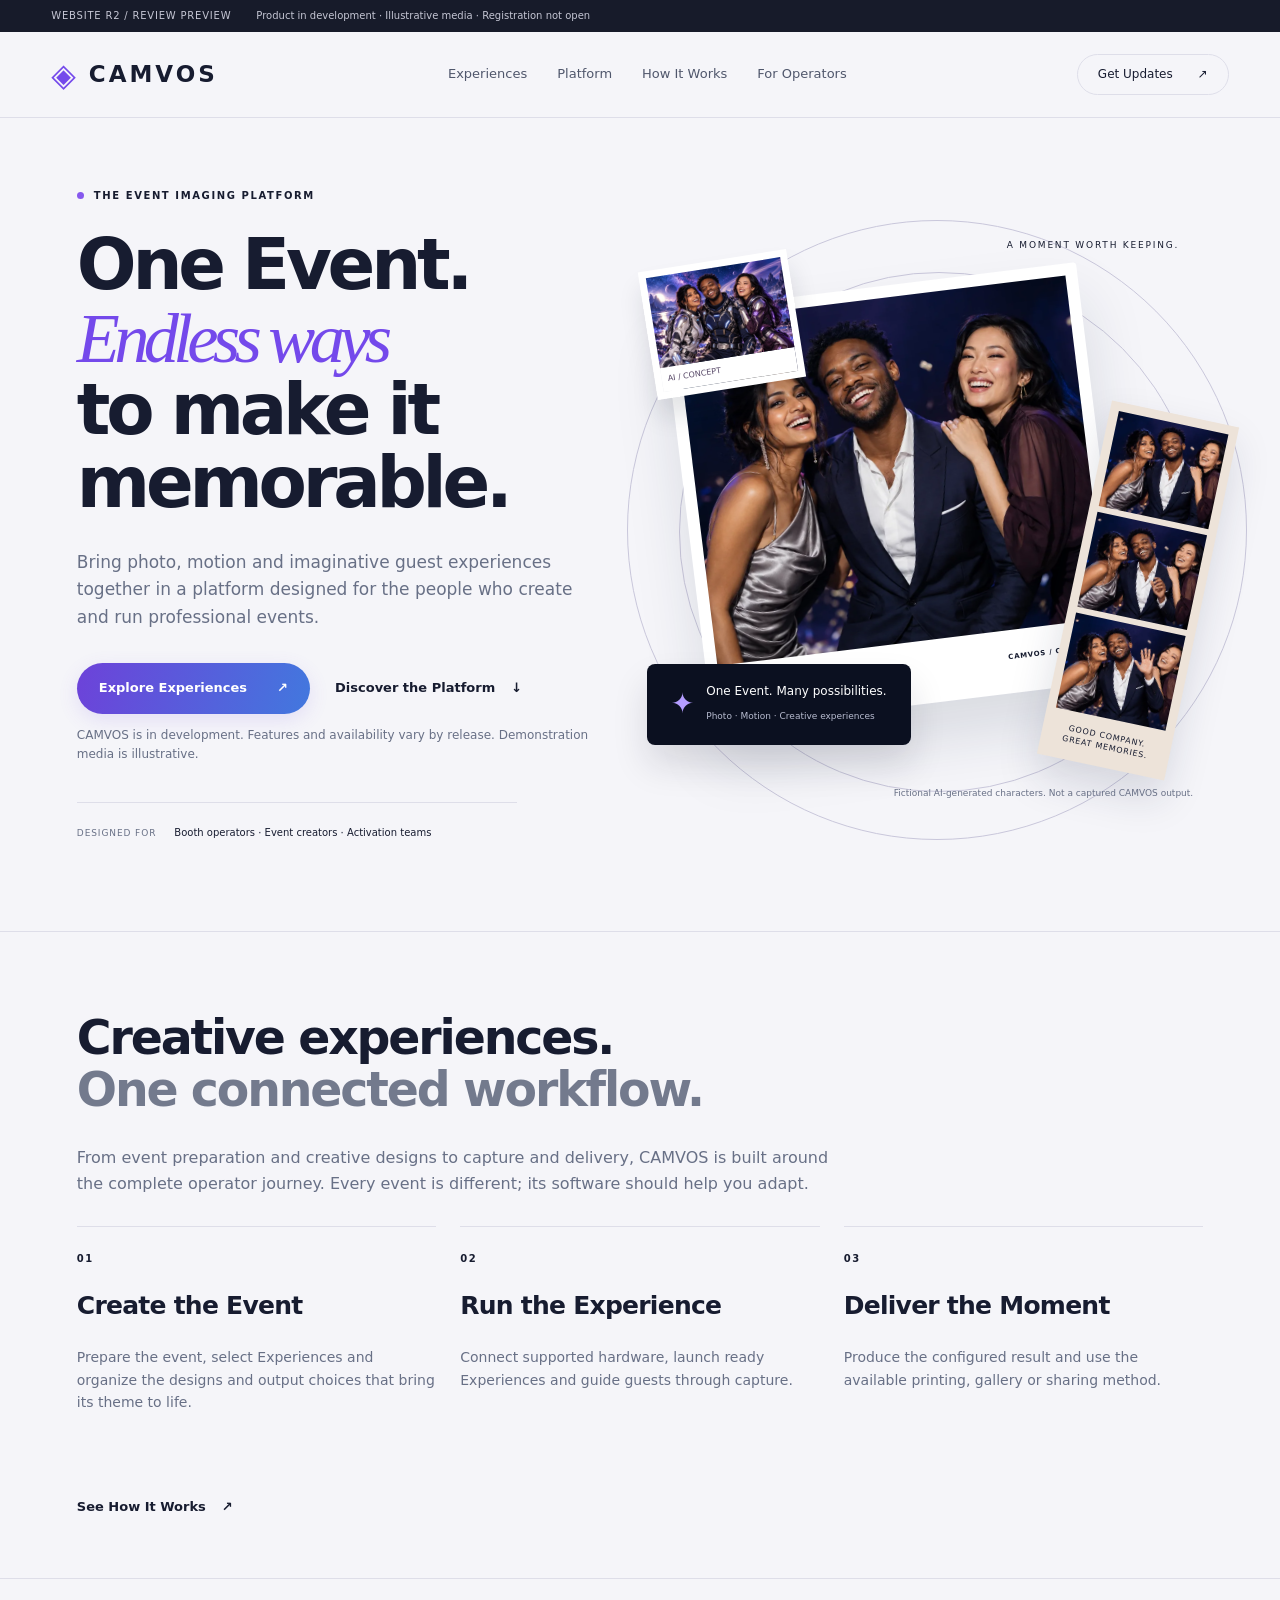
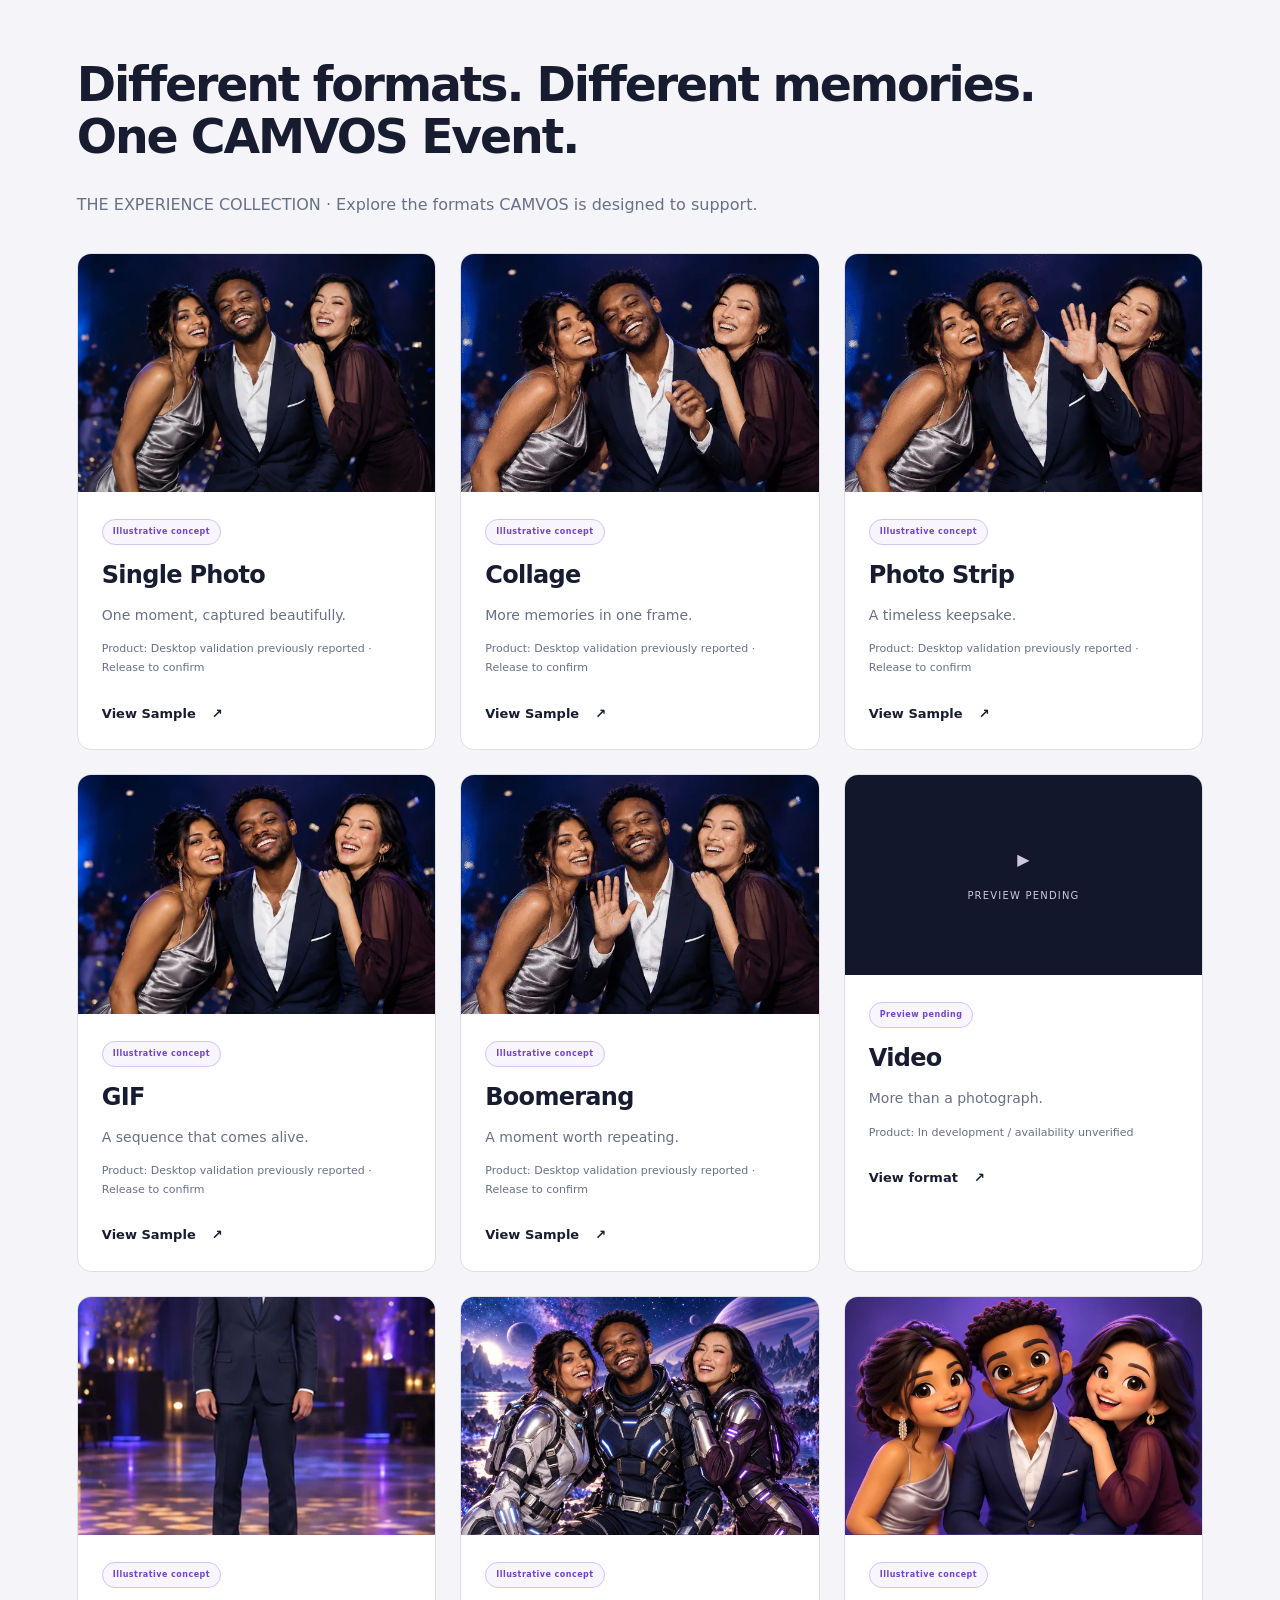
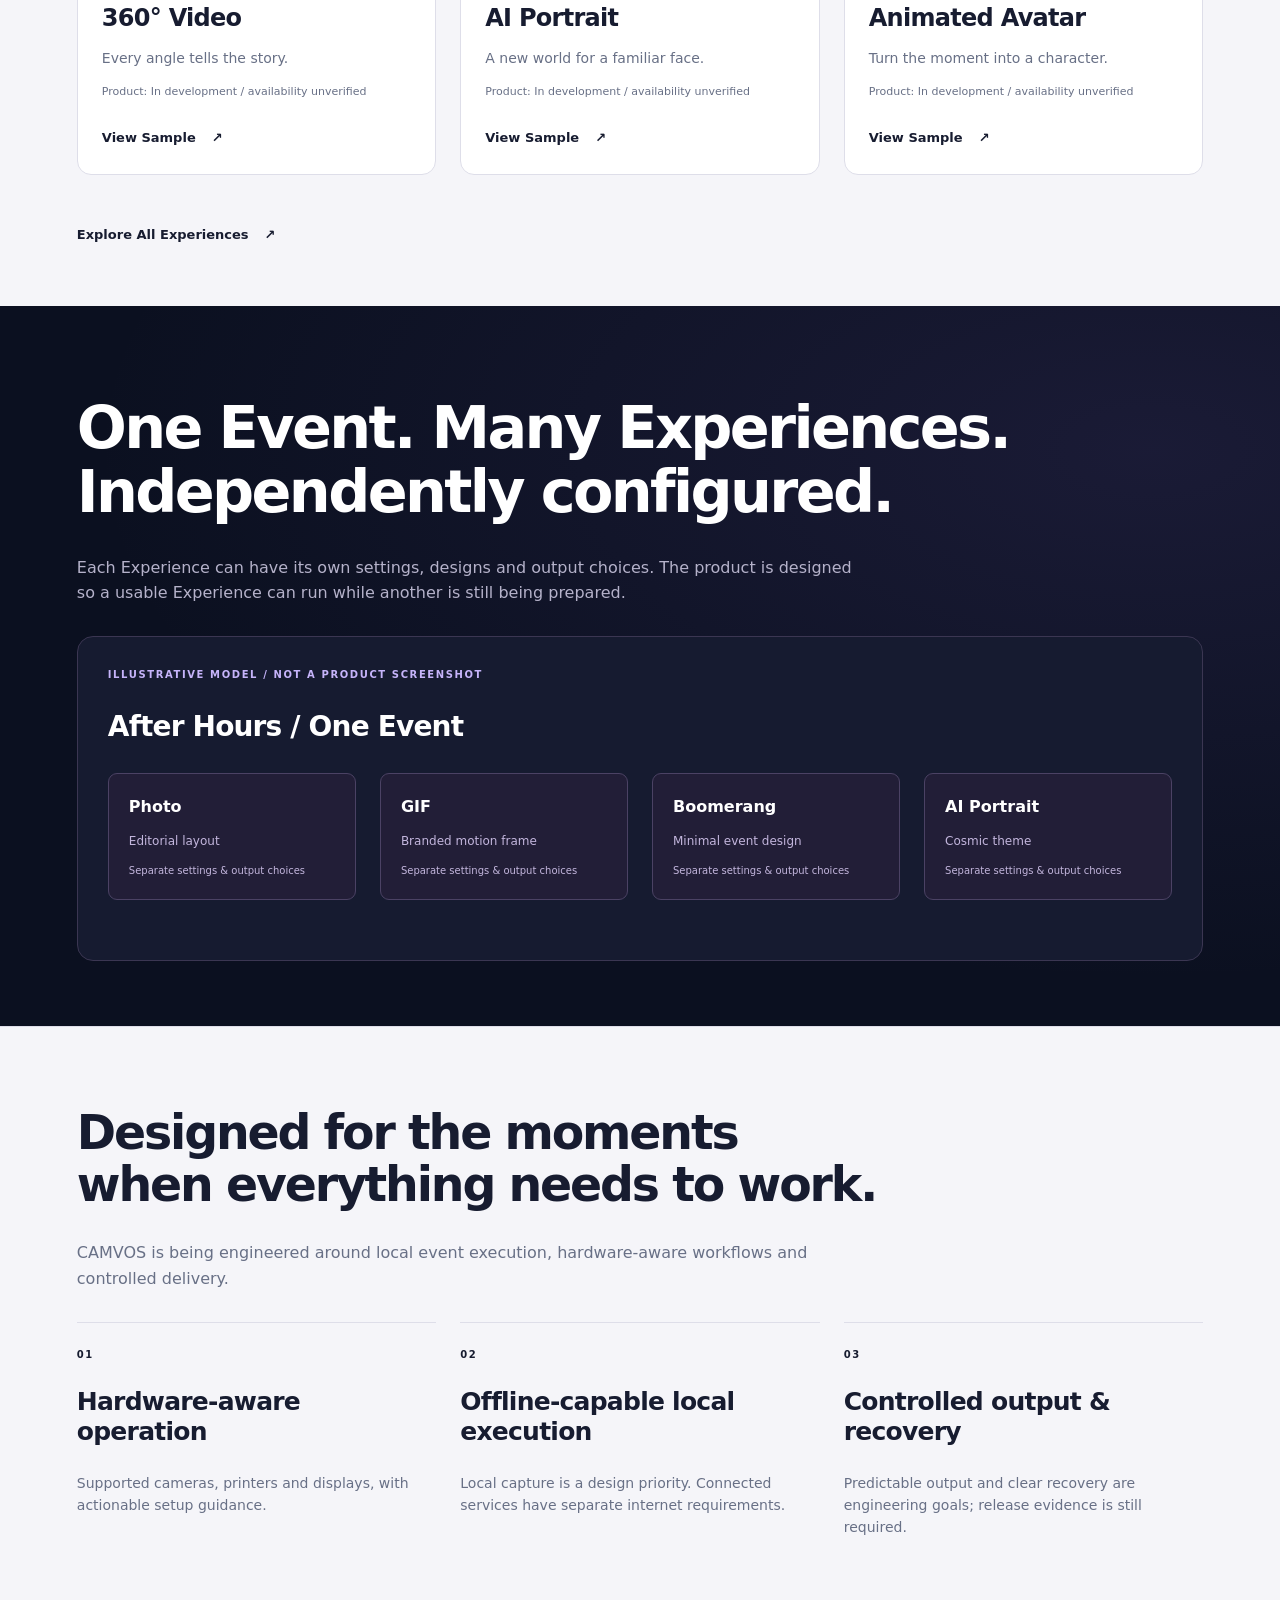
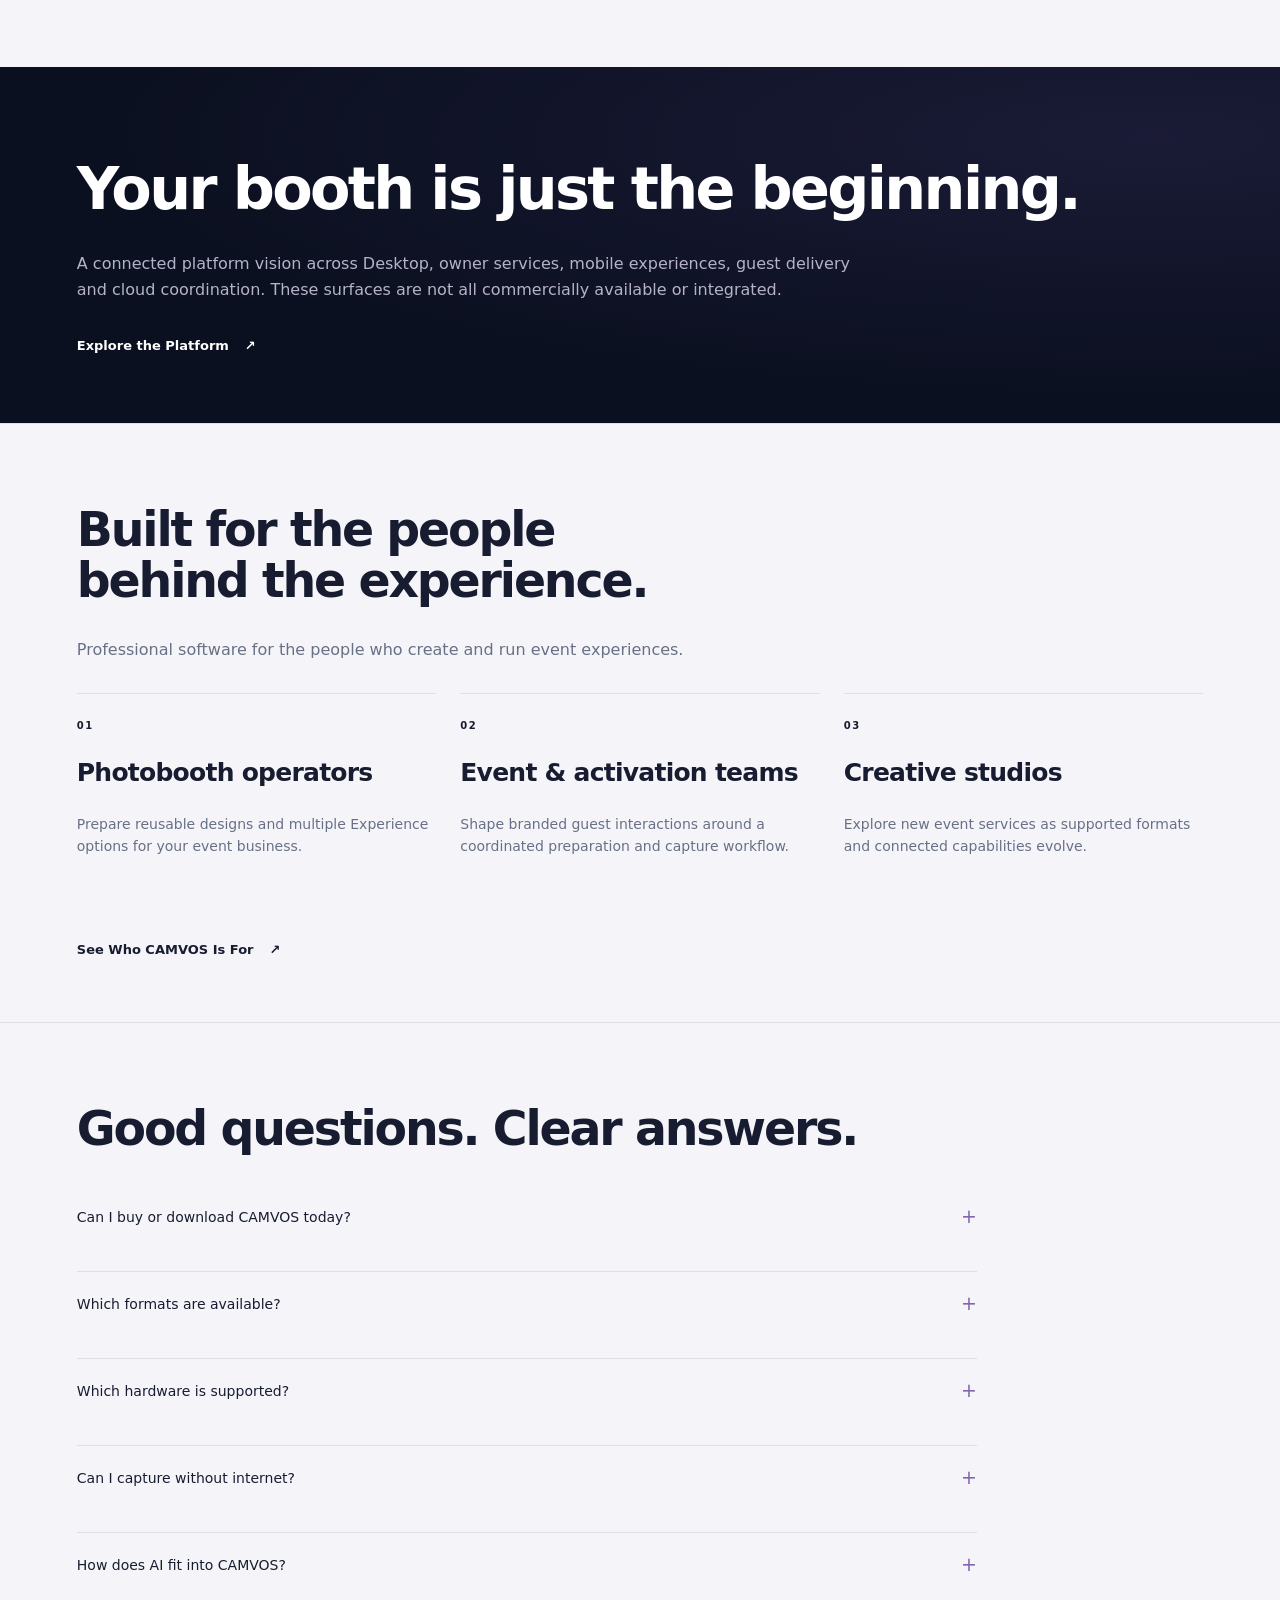
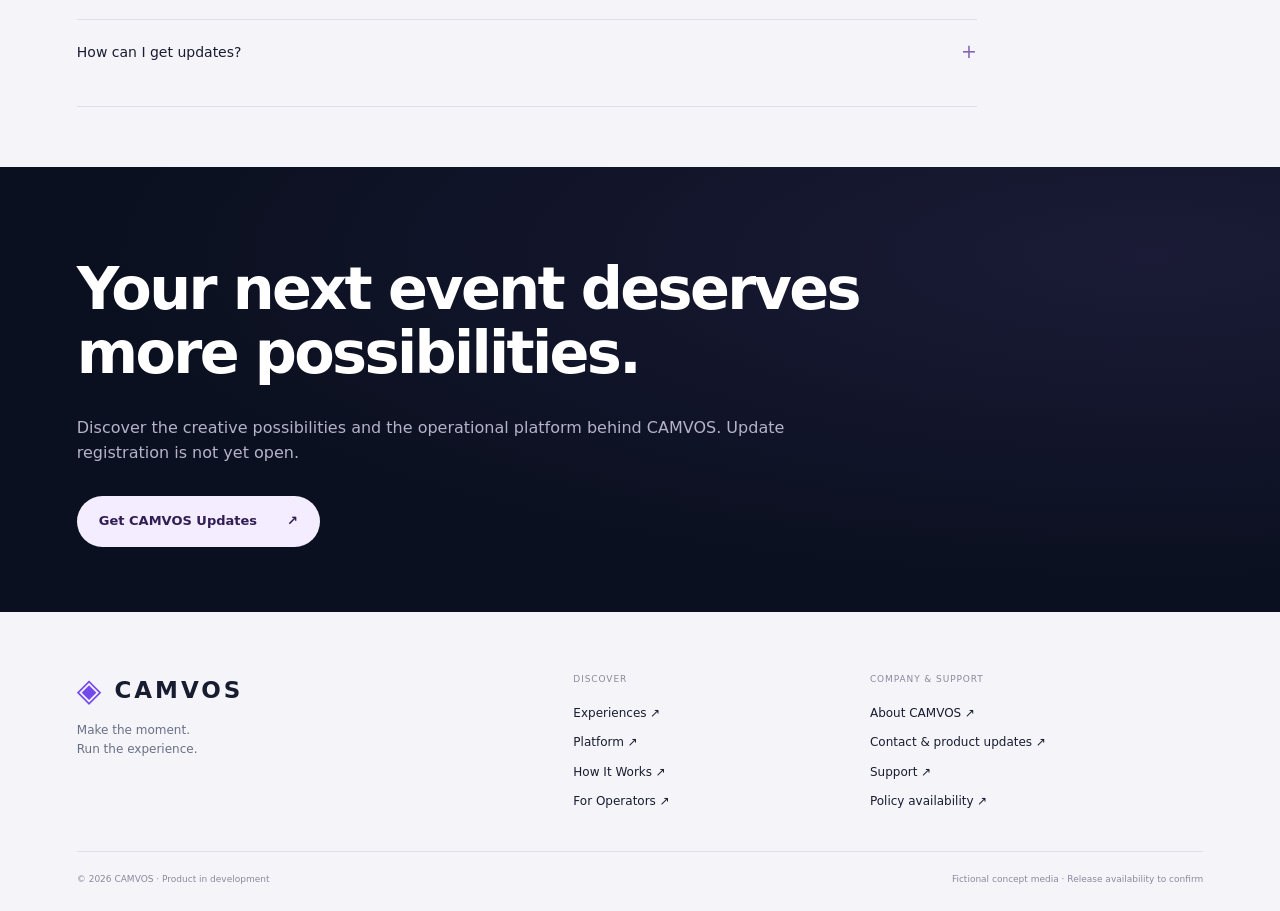
==== commit b5fb7666: "Publish CAMVOS website R2 review candidate Preserve R1 on restore/pre-r2-2026-10-13. Add dedicated p" ====
--- a/docs/index.html
+++ b/docs/index.html
@@ -1,14 +1 @@
-<!doctype html><html lang="en"><head><meta charset="utf-8"><meta name="viewport" content="width=device-width,initial-scale=1"><meta name="robots" content="noindex,nofollow"><meta name="description" content="CAMVOS — an event imaging platform for creative experiences and confident operations."><meta name="theme-color" content="#0b1020"><title>CAMVOS — Make the moment. Run the experience.</title><link rel="stylesheet" href="styles.css"><link rel="stylesheet" href="orbit.css"></head><body>
-<a class="skip" href="#main">Skip to content</a><div class="reviewbar">DESIGN PREVIEW <span>Product vision · Concept imagery · Commercial launch pending</span><a href="research.html">Research & design rationale ↗</a></div>
-<header><a class="logo" href="#"><span class="mark" aria-hidden="true">◈</span>CAMVOS</a><button class="menu-toggle" aria-label="Open navigation" aria-expanded="false" aria-controls="nav">Menu +</button><nav id="nav" aria-label="Main navigation"><a href="#experiences">Experiences</a><a href="#platform">Platform</a><a href="#workflow">How it works</a><a href="#answers">Questions</a></nav><button class="nav-cta" data-contact>Explore your setup <span>↗</span></button></header>
-<main id="main"><section class="hero wrap"><div class="hero-copy"><div class="eyebrow"><span class="dot"></span> THE CAMVOS EVENT IMAGING PLATFORM</div><h1>Make the<br><em>moment.</em><br>Run the<br>experience.</h1><p>A creative world for your guests.<br>A clear workflow for your team.<br>One platform vision for your event business.</p><div class="actions"><a class="button primary" href="#experiences">Enter the experience lab <span>↗</span></a><a class="text-link" href="#platform">Meet the platform <span>↓</span></a></div><div class="hero-foot"><span>DESIGNED FOR</span><b>Booth operators · Event creators · Activation teams</b></div></div><div class="hero-art"><div class="orbit o1"></div><div class="orbit o2"></div><div class="small-label">A MOMENT WORTH KEEPING.</div><div class="main-photo"><img src="assets/event-editorial.webp" alt="Illustrative event portrait of three friends, generated concept artwork" width="1024" height="683" fetchpriority="high"><div class="photo-bottom"><span>THE NIGHT IS YOURS</span><b>CAMVOS / CONCEPT 01</b></div></div><div class="strip"><img src="assets/event-editorial.webp" alt="" width="220" height="147"><img src="assets/event-editorial.webp" alt="" width="220" height="147"><img src="assets/event-editorial.webp" alt="" width="220" height="147"><span>GOOD COMPANY.<br>GREAT MEMORIES.</span></div><div class="floating-note"><span class="spark">✦</span><div><b>One Event. Many possibilities.</b><span>Photo · Motion · Creative experiences</span></div></div><p class="art-caption">Fictional AI-generated characters. Not a captured CAMVOS output.</p></div></section>
-<div class="format-rail" aria-label="Experience catalogue"><span>PHOTO</span><i>✦</i><span>COLLAGE</span><i>✦</i><span>STRIP</span><i>✦</i><span>GIF</span><i>✦</i><span>BOOMERANG</span><i>✦</i><span>360° VIDEO</span><i>✦</i><span>AI PORTRAIT</span><i>✦</i><span>AVATAR</span></div>
-<section id="experiences" class="wrap experience-section"><div class="section-heading"><div><div class="eyebrow">01 / THE EXPERIENCE LAB</div><h2>A different feeling.<br><span>The same event.</span></h2></div><p>Switch formats. Explore the possibilities.<br>See how one creative idea can take different forms.</p></div><div class="lab"><div class="lab-visual"><div class="lab-top"><span>CAMVOS STUDIO / CONCEPT</span><button id="motion" aria-pressed="false">Play motion ↗</button></div><div id="output" class="output single"><div class="sample"><img src="assets/event-editorial.webp" alt="Generated concept portrait used to illustrate output layouts" width="1024" height="683"><span>AFTER HOURS / 01</span></div></div><div id="ai-compare" class="ai-compare" hidden><label for="reveal">Source ↔ AI transformation</label><input id="reveal" type="range" min="0" max="100" value="100" aria-label="Reveal AI transformation"><span id="reveal-status">100% AI artwork</span></div><div class="lab-bottom"><span id="format-caption">One capture. A full-frame memory.</span><span>ILLUSTRATIVE OUTPUT</span></div></div><div class="lab-controls"><div class="eyebrow">CHOOSE YOUR FORMAT</div><div class="format-buttons" role="group" aria-label="Illustrative output format"><button data-format="single" aria-pressed="true"><span>01</span>Single photo<i>↗</i></button><button data-format="collage" aria-pressed="false"><span>02</span>Collage<i>↗</i></button><button data-format="strip" aria-pressed="false"><span>03</span>Photo strip<i>↗</i></button><button data-format="gif" aria-pressed="false"><span>04</span>GIF<i>↗</i></button><button data-format="boomerang" aria-pressed="false"><span>05</span>Boomerang<i>↗</i></button><button data-format="orbit" aria-pressed="false"><span>06</span>360° Video<i>↗</i></button><button data-format="ai" aria-pressed="false"><span>07</span>AI Portrait<i>↗</i></button><button data-format="avatar" aria-pressed="false"><span>08</span>Animated Avatar<i>↗</i></button></div><div class="format-info" aria-live="polite"><span id="format-status" class="pill">DESKTOP VALIDATION REPORTED</span><h3 id="format-title">The classic, reimagined.</h3><p id="format-description">Let the image take the stage. Pair a single capture with the Event's selected Layout.</p></div><p class="fine">GIF, Boomerang and Avatar are real animated sample files assembled from generated frames. 360° Video is an eight-view generated orbit concept encoded as MP4, not a live booth recording. AI Portrait is generated concept artwork. None was produced by the CAMVOS engine.</p></div></div></section>
-<section class="vision"><div class="wrap"><div class="vision-top"><div class="eyebrow">02 / CREATIVE FREEDOM</div><span class="pill pale">PRODUCT VISION · AVAILABILITY TO VERIFY</span></div><h2>Imagine before the Event.<br><em>Surprise during it.</em></h2><div class="vision-grid"><article><span class="big-symbol">✳</span><div class="eyebrow">AI DESIGN</div><h3>Start with an idea.<br>Make it your own.</h3><p>Turn a theme, palette and Event assets into an editable design proposal. Your Layout stays yours to refine.</p></article><article><span class="big-symbol">✦</span><div class="eyebrow">AI GUEST EXPERIENCE</div><h3>A familiar face.<br>A new creative world.</h3><p>Curated transformations, avatars, group scenes and backgrounds—shaped around the Event, with a fallback when needed.</p></article></div><p class="vision-note">Two distinct workflows. Provider quality, speed and end-to-end availability require validation before launch.</p></div></section>
-<section id="platform" class="wrap platform-section"><div class="section-heading"><div><div class="eyebrow">03 / THE PLATFORM</div><h2>The guest sees magic.<br><span>You see the whole picture.</span></h2></div><p>CAMVOS is designed to connect the creative moment with the operational work around it.</p></div><div class="platform-tabs" role="group" aria-label="Explore platform surfaces"><button data-surface="desktop" aria-pressed="true">Desktop</button><button data-surface="owner" aria-pressed="false">Owner Web</button><button data-surface="mobile" aria-pressed="false">Mobile & iPad</button><button data-surface="guest" aria-pressed="false">Guest</button><button data-surface="cloud" aria-pressed="false">Cloud</button></div><div class="platform-panel"><div class="platform-text" aria-live="polite"><span id="surface-status" class="pill">LOCAL RUNTIME / RELEASE TO CONFIRM</span><h3 id="surface-title">Stay in the moment.<br>Keep control of the Event.</h3><p id="surface-copy">Create and operate Experiences, work with connected hardware, and keep local Event execution independent of venue internet.</p><ul id="surface-list"><li>Event preparation and creative Layouts</li><li>Local capture and operator workflow</li><li>Recovery that protects Event and media</li></ul><a class="text-link" href="review.html#brief">Read the platform brief ↗</a></div><div class="platform-art" aria-label="Illustrative platform model, not a product screenshot"><div class="model-top"><span class="model-logo">◈ CAMVOS</span><span>ILLUSTRATIVE MODEL</span></div><div class="model-event"><span>EVENT</span><h4>After Hours</h4><p>Experiences are prepared independently.</p></div><div class="model-row"><div><span class="status-dot"></span><b>Classic photo</b><small>Single · Collage · Strip</small></div><div><span class="status-dot violet"></span><b>Motion</b><small>GIF · Boomerang · 360° Video</small></div></div><div class="model-footer"><span>One Event</span><span>Multiple Experiences</span><span>Selected Layouts</span></div></div></div><div class="platform-principles"><div><span>01</span><b>Experience defines what happens.</b></div><div><span>02</span><b>Design defines the result.</b></div><div><span>03</span><b>Ready Experiences keep moving.</b></div></div></section>
-<section id="workflow" class="workflow wrap"><div class="eyebrow">04 / FROM IDEA TO OUTPUT</div><h2>Built around the rhythm<br><span>of a real Event.</span></h2><div class="journey"><article><span>01 / PREPARE</span><h3>Set the scene.</h3><p>Build the Event. Add Experiences. Choose and edit the Layouts that bring your theme to life.</p></article><article><span>02 / OPERATE</span><h3>Keep it flowing.</h3><p>Use the available hardware to run ready Experiences. Keep diagnostics within reach when needed.</p></article><article><span>03 / REVEAL</span><h3>Make it memorable.</h3><p>Create the selected output, then follow the configured print, gallery or delivery path.</p></article></div><div class="offline"><span class="offline-icon">↯</span><div><h3>The Event shouldn't depend on venue Wi-Fi.</h3><p>Local execution is a CAMVOS architecture requirement. Cloud-dependent work follows its own connectivity and recovery rules.</p></div><span class="pill">DESIGN PRINCIPLE</span></div></section>
-<section class="evidence wrap"><div><div class="eyebrow">05 / BUILT WITH EVIDENCE</div><h2>Confidence comes<br>from what works.</h2><p>Software checks, real operator journeys and physical hardware acceptance have different jobs. CAMVOS keeps those evidence layers distinct.</p><a class="text-link" href="review.html#brief">Explore the acceptance approach ↗</a></div><div class="evidence-list"><div><span>REPORTED R24 HARDWARE RUNS</span><b>Single · Collage · Strip · GIF · Boomerang</b></div><div><span>HUMAN REVIEW</span><b>Completion reported by the founder</b></div><div><span>COMMERCIAL AVAILABILITY</span><b>Release designation to be confirmed</b></div></div></section>
-<section id="answers" class="wrap faq"><div><div class="eyebrow">06 / A FEW THINGS TO KNOW</div><h2>Good questions.<br><span>Clear answers.</span></h2></div><div><details><summary>Can I buy or download CAMVOS today?<span>+</span></summary><p>This is a private website design preview. Commercial launch, pricing and download availability have not been established.</p></details><details><summary>Is every platform surface already available?<span>+</span></summary><p>The platform scope is approved. Accepted software baselines are separate from integrated production deployment. Each release needs its own capability and compatibility evidence.</p></details><details><summary>How does CAMVOS use AI?<span>+</span></summary><p>AI Design supports pre-Event editable design proposals. AI Guest Experience transforms captured assets within a configured guest journey. Provider-specific quality, privacy and performance require validation.</p></details><details><summary>Which cameras and printers are supported?<span>+</span></summary><p>Canon workflows have reported physical test evidence. A complete supported-model, operating-system and printer matrix will be published after release verification.</p></details><details><summary>Where do social account credentials live?<span>+</span></summary><p>Social connections and publishing belong to CAMVOS Cloud/Delivery. Desktop can request a publishing action, but provider tokens and secrets stay in secure server-side storage.</p></details></div></section>
-<section class="closing"><div class="wrap"><div class="eyebrow">MAKE ROOM FOR WHAT'S NEXT.</div><h2>Your next Event.<br><em>A new possibility.</em></h2><button class="button light" data-contact>Explore your CAMVOS setup <span>↗</span></button><p>Start with the way you work. Build toward the experience you want.</p></div><span class="closing-mark" aria-hidden="true">◈</span></section></main>
-<footer class="wrap"><div><a class="logo" href="#"><span class="mark">◈</span>CAMVOS</a><p>Make the moment.<br>Run the experience.</p></div><div><span>EXPLORE</span><a href="#experiences">Experience lab</a><a href="#platform">Platform</a><a href="#answers">Questions</a></div><div><span>PROJECT REVIEW</span><a href="research.html">Research & rationale</a><a href="review.html#brief">Architecture & build brief</a><a href="review.html#legal">Privacy / Terms / Deletion outlines</a><a href="review.html#support">Support foundation</a></div><div class="footer-bottom"><span>© 2026 CAMVOS · Product in development</span><span>Original illustrative artwork · No customer endorsements implied</span></div></footer>
-<dialog id="contact"><button class="close" aria-label="Close inquiry planner">×</button><div class="eyebrow">YOUR CAMVOS SETUP</div><h2>Start with<br>your next Event.</h2><p>Choose what you want to explore. This preview prepares a local inquiry brief; it does not send or store your information.</p><form id="inquiry"><label>What best describes your work?<select id="role"><option>Photobooth operator</option><option>Event / activation team</option><option>Creative studio</option><option>Exploring a new business</option></select></label><label>Where would you start?<select id="interest"><option>Desktop capture & design</option><option>Multiple Experiences in one Event</option><option>Owner operations & fleet</option><option>Mobile / iPad workflow</option><option>AI design & guest experiences</option><option>360° video experience</option></select></label><label>Your main question<textarea id="question" rows="3" maxlength="1500" placeholder="Tell us about the workflow you want to create."></textarea></label><button class="button primary" type="submit">Prepare inquiry brief <span>↗</span></button></form><div id="inquiry-result" hidden><label>Your inquiry brief<textarea id="prepared" rows="6" readonly></textarea></label><button id="copy" class="button primary">Copy brief</button><p id="copy-status" role="status"></p><p class="fine">A verified CAMVOS mailbox will be connected before public launch. No inquiry has been sent.</p></div></dialog><script src="app.js"></script></body></html>
+<!doctype html><html lang="en"><head><meta charset="utf-8"><meta name="viewport" content="width=device-width,initial-scale=1"><meta name="robots" content="noindex,nofollow"><meta name="description" content="One Event. Multiple Experiences. Explore CAMVOS event imaging software for professional operators."><meta name="theme-color" content="#0b1020"><title>The Event Imaging Platform — CAMVOS</title><link rel="canonical" href="https://compose2karthik.github.io/camvos-site/"><meta property="og:title" content="The Event Imaging Platform — CAMVOS"><meta property="og:description" content="One Event. Multiple Experiences. Explore CAMVOS event imaging software for professional operators."><meta property="og:type" content="website"><meta property="og:url" content="https://compose2karthik.github.io/camvos-site/"><meta property="og:image" content="https://compose2karthik.github.io/camvos-site/assets/event-editorial.webp"><meta name="twitter:card" content="summary_large_image"><link rel="icon" href="assets/favicon.svg" type="image/svg+xml"><link rel="stylesheet" href="styles.css"><link rel="stylesheet" href="orbit.css"><link rel="stylesheet" href="r2.css"></head><body><a class="skip" href="#main">Skip to content</a><div class="reviewbar">WEBSITE R2 / REVIEW PREVIEW <span>Product in development · Illustrative media · Registration not open</span></div><header><a class="logo" href="index.html" aria-label="CAMVOS home"><span class="mark" aria-hidden="true">◈</span>CAMVOS</a><button class="menu-toggle" aria-label="Open navigation" aria-expanded="false" aria-controls="nav">Menu +</button><nav id="nav" aria-label="Main navigation"><a href="experiences.html">Experiences</a><a href="platform.html">Platform</a><a href="how-it-works.html">How It Works</a><a href="operators.html">For Operators</a><a class="mobile-cta" href="contact.html">Get Updates</a></nav><a class="nav-cta" href="contact.html">Get Updates <span aria-hidden="true">↗</span></a></header><main id="main"><section class="hero wrap"><div class="hero-copy"><div class="eyebrow"><span class="dot"></span> THE EVENT IMAGING PLATFORM</div><h1>One Event.<br><em>Endless ways</em><br>to make it memorable.</h1><p>Bring photo, motion and imaginative guest experiences together in a platform designed for the people who create and run professional events.</p><div class="actions"><a class="button primary" href="experiences.html">Explore Experiences <span>↗</span></a><a class="text-link" href="platform.html">Discover the Platform <span>↓</span></a></div><p class="qualification">CAMVOS is in development. Features and availability vary by release. Demonstration media is illustrative.</p><div class="hero-foot"><span>DESIGNED FOR</span><b>Booth operators · Event creators · Activation teams</b></div></div><div class="hero-art"><div class="orbit o1"></div><div class="orbit o2"></div><div class="small-label">A MOMENT WORTH KEEPING.</div><div class="main-photo"><img src="assets/event-editorial.webp" alt="Illustrative event portrait of three friends, generated concept artwork" width="1024" height="683" fetchpriority="high"><div class="photo-bottom"><span>THE NIGHT IS YOURS</span><b>CAMVOS / CONCEPT 01</b></div></div><div class="strip"><img src="assets/pose-1.webp" alt="Generated fictional guests, pose 1" width="600" height="400"><img src="assets/pose-2.webp" alt="Generated fictional guests, pose 2" width="600" height="400"><img src="assets/pose-3.webp" alt="Generated fictional guests, pose 3" width="600" height="400"><span>GOOD COMPANY.<br>GREAT MEMORIES.</span></div><div class="creative-mini"><img src="assets/ai-cosmic.webp" alt="Illustrative cosmic portrait transformation" width="600" height="400"><span>AI / CONCEPT</span></div><div class="floating-note"><span class="spark">✦</span><div><b>One Event. Many possibilities.</b><span>Photo · Motion · Creative experiences</span></div></div><p class="art-caption">Fictional AI-generated characters. Not a captured CAMVOS output.</p></div></section><section class="content-section"><div class="wrap"><h2>Creative experiences.<br><span>One connected workflow.</span></h2><p class="section-copy">From event preparation and creative designs to capture and delivery, CAMVOS is built around the complete operator journey. Every event is different; its software should help you adapt.</p><div class="r2-grid"><article class="r2-card"><span class="eyebrow">01</span><h3>Create the Event</h3><p>Prepare the event, select Experiences and organize the designs and output choices that bring its theme to life.</p></article><article class="r2-card"><span class="eyebrow">02</span><h3>Run the Experience</h3><p>Connect supported hardware, launch ready Experiences and guide guests through capture.</p></article><article class="r2-card"><span class="eyebrow">03</span><h3>Deliver the Moment</h3><p>Produce the configured result and use the available printing, gallery or sharing method.</p></article></div><a class="text-link" href="how-it-works.html">See How It Works <span aria-hidden="true">↗</span></a></div></section><section class="content-section"><div class="wrap"><h2>Different formats. Different memories.<br>One CAMVOS Event.</h2><p class="section-copy">THE EXPERIENCE COLLECTION · Explore the formats CAMVOS is designed to support.</p><div class="catalogue"><article class="experience-card"><img src="assets/event-editorial.webp" alt="Single Photo: illustrative generated concept" width="600" height="400" loading="lazy"><div class="card-copy"><span class="pill">Illustrative concept</span><h3>Single Photo</h3><p>One moment, captured beautifully.</p><p class="fine">Product: Desktop validation previously reported · Release to confirm</p><a class="text-link" href="experiences.html?format=single#lab">View Sample <span aria-hidden="true">↗</span></a></div></article><article class="experience-card"><img src="assets/pose-2.webp" alt="Collage: illustrative generated concept" width="600" height="400" loading="lazy"><div class="card-copy"><span class="pill">Illustrative concept</span><h3>Collage</h3><p>More memories in one frame.</p><p class="fine">Product: Desktop validation previously reported · Release to confirm</p><a class="text-link" href="experiences.html?format=collage#lab">View Sample <span aria-hidden="true">↗</span></a></div></article><article class="experience-card"><img src="assets/pose-3.webp" alt="Photo Strip: illustrative generated concept" width="600" height="400" loading="lazy"><div class="card-copy"><span class="pill">Illustrative concept</span><h3>Photo Strip</h3><p>A timeless keepsake.</p><p class="fine">Product: Desktop validation previously reported · Release to confirm</p><a class="text-link" href="experiences.html?format=strip#lab">View Sample <span aria-hidden="true">↗</span></a></div></article><article class="experience-card"><img src="assets/motion-poster.webp" alt="GIF: illustrative generated concept" width="600" height="400" loading="lazy"><div class="card-copy"><span class="pill">Illustrative concept</span><h3>GIF</h3><p>A sequence that comes alive.</p><p class="fine">Product: Desktop validation previously reported · Release to confirm</p><a class="text-link" href="experiences.html?format=gif#lab">View Sample <span aria-hidden="true">↗</span></a></div></article><article class="experience-card"><img src="assets/pose-4.webp" alt="Boomerang: illustrative generated concept" width="600" height="400" loading="lazy"><div class="card-copy"><span class="pill">Illustrative concept</span><h3>Boomerang</h3><p>A moment worth repeating.</p><p class="fine">Product: Desktop validation previously reported · Release to confirm</p><a class="text-link" href="experiences.html?format=boomerang#lab">View Sample <span aria-hidden="true">↗</span></a></div></article><article class="experience-card"><div class="pending-media" role="img" aria-label="Video preview pending">▶<small>PREVIEW PENDING</small></div><div class="card-copy"><span class="pill">Preview pending</span><h3>Video</h3><p>More than a photograph.</p><p class="fine">Product: In development / availability unverified</p><a class="text-link" href="experiences.html?format=video#lab">View format <span aria-hidden="true">↗</span></a></div></article><article class="experience-card"><img src="assets/orbit-poster.webp" alt="360° Video: illustrative generated concept" width="600" height="400" loading="lazy"><div class="card-copy"><span class="pill">Illustrative concept</span><h3>360° Video</h3><p>Every angle tells the story.</p><p class="fine">Product: In development / availability unverified</p><a class="text-link" href="experiences.html?format=orbit#lab">View Sample <span aria-hidden="true">↗</span></a></div></article><article class="experience-card"><img src="assets/ai-cosmic.webp" alt="AI Portrait: illustrative generated concept" width="600" height="400" loading="lazy"><div class="card-copy"><span class="pill">Illustrative concept</span><h3>AI Portrait</h3><p>A new world for a familiar face.</p><p class="fine">Product: In development / availability unverified</p><a class="text-link" href="experiences.html?format=ai#lab">View Sample <span aria-hidden="true">↗</span></a></div></article><article class="experience-card"><img src="assets/avatar-poster.webp" alt="Animated Avatar: illustrative generated concept" width="600" height="400" loading="lazy"><div class="card-copy"><span class="pill">Illustrative concept</span><h3>Animated Avatar</h3><p>Turn the moment into a character.</p><p class="fine">Product: In development / availability unverified</p><a class="text-link" href="experiences.html?format=avatar#lab">View Sample <span aria-hidden="true">↗</span></a></div></article></div><a class="text-link" href="experiences.html">Explore All Experiences <span aria-hidden="true">↗</span></a></div></section><section class="vision"><div class="wrap"><h2>One Event. Many Experiences.<br>Independently configured.</h2><p class="section-copy">Each Experience can have its own settings, designs and output choices. The product is designed so a usable Experience can run while another is still being prepared.</p><div class="event-example"><div class="eyebrow">ILLUSTRATIVE MODEL / NOT A PRODUCT SCREENSHOT</div><h3>After Hours / One Event</h3><div class="r2-grid"><div class="event-tile"><b>Photo</b><span>Editorial layout</span><small>Separate settings & output choices</small></div><div class="event-tile"><b>GIF</b><span>Branded motion frame</span><small>Separate settings & output choices</small></div><div class="event-tile"><b>Boomerang</b><span>Minimal event design</span><small>Separate settings & output choices</small></div><div class="event-tile"><b>AI Portrait</b><span>Cosmic theme</span><small>Separate settings & output choices</small></div></div></div></div></section><section class="content-section"><div class="wrap"><h2>Designed for the moments<br>when everything needs to work.</h2><p class="section-copy">CAMVOS is being engineered around local event execution, hardware-aware workflows and controlled delivery.</p><div class="r2-grid"><article class="r2-card"><span class="eyebrow">01</span><h3>Hardware-aware operation</h3><p>Supported cameras, printers and displays, with actionable setup guidance.</p></article><article class="r2-card"><span class="eyebrow">02</span><h3>Offline-capable local execution</h3><p>Local capture is a design priority. Connected services have separate internet requirements.</p></article><article class="r2-card"><span class="eyebrow">03</span><h3>Controlled output & recovery</h3><p>Predictable output and clear recovery are engineering goals; release evidence is still required.</p></article></div></div></section><section class="vision"><div class="wrap"><h2>Your booth is just the beginning.</h2><p class="section-copy">A connected platform vision across Desktop, owner services, mobile experiences, guest delivery and cloud coordination. These surfaces are not all commercially available or integrated.</p><a class="text-link" href="platform.html">Explore the Platform <span aria-hidden="true">↗</span></a></div></section><section class="content-section"><div class="wrap"><h2>Built for the people<br>behind the experience.</h2><p class="section-copy">Professional software for the people who create and run event experiences.</p><div class="r2-grid"><article class="r2-card"><span class="eyebrow">01</span><h3>Photobooth operators</h3><p>Prepare reusable designs and multiple Experience options for your event business.</p></article><article class="r2-card"><span class="eyebrow">02</span><h3>Event & activation teams</h3><p>Shape branded guest interactions around a coordinated preparation and capture workflow.</p></article><article class="r2-card"><span class="eyebrow">03</span><h3>Creative studios</h3><p>Explore new event services as supported formats and connected capabilities evolve.</p></article></div><a class="text-link" href="operators.html">See Who CAMVOS Is For <span aria-hidden="true">↗</span></a></div></section><section class="content-section"><div class="wrap"><h2>Good questions. Clear answers.</h2><p class="section-copy"></p><div class="faq-list"><details><summary>Can I buy or download CAMVOS today?<span aria-hidden="true">+</span></summary><p>CAMVOS is in development. A commercial release, download and pricing have not been approved.</p></details><details><summary>Which formats are available?<span aria-hidden="true">+</span></summary><p>Photo, Collage, Strip, GIF and Boomerang have previously reported Desktop validation. This website is not fresh release evidence. Video, 360 and AI workflows require release-specific verification; every sample shown here is illustrative.</p></details><details><summary>Which hardware is supported?<span aria-hidden="true">+</span></summary><p>A verified camera, printer and operating-system compatibility list will be published with the relevant release. Do not purchase hardware based solely on this preview.</p></details><details><summary>Can I capture without internet?<span aria-hidden="true">+</span></summary><p>Local event execution is a design requirement. Cloud AI, hosted galleries and connected delivery can still need internet; offline behavior must be validated for each release.</p></details><details><summary>How does AI fit into CAMVOS?<span aria-hidden="true">+</span></summary><p>The vision includes design assistance before an event and curated guest transformations during it. Provider availability, privacy, quality and usage costs require verification.</p></details><details><summary>How can I get updates?<span aria-hidden="true">+</span></summary><p>Update registration is not open yet. The Contact page explains the current state and lets you prepare a local inquiry brief. Nothing is sent.</p></details></div></div></section><section class="vision"><div class="wrap"><h2>Your next event deserves<br>more possibilities.</h2><p class="section-copy">Discover the creative possibilities and the operational platform behind CAMVOS. Update registration is not yet open.</p><a class="button light" href="contact.html">Get CAMVOS Updates <span aria-hidden="true">↗</span></a></div></section></main><footer class="wrap"><div><a class="logo" href="index.html"><span class="mark" aria-hidden="true">◈</span>CAMVOS</a><p>Make the moment.<br>Run the experience.</p></div><div><span>DISCOVER</span><a class="footer-link" href="experiences.html">Experiences <span aria-hidden="true">↗</span></a><a class="footer-link" href="platform.html">Platform <span aria-hidden="true">↗</span></a><a class="footer-link" href="how-it-works.html">How It Works <span aria-hidden="true">↗</span></a><a class="footer-link" href="operators.html">For Operators <span aria-hidden="true">↗</span></a></div><div><span>COMPANY & SUPPORT</span><a class="footer-link" href="about.html">About CAMVOS <span aria-hidden="true">↗</span></a><a class="footer-link" href="contact.html">Contact & product updates <span aria-hidden="true">↗</span></a><a class="footer-link" href="support.html">Support <span aria-hidden="true">↗</span></a><a class="footer-link" href="legal.html">Policy availability <span aria-hidden="true">↗</span></a></div><div class="footer-bottom"><span>© 2026 CAMVOS · Product in development</span><span>Fictional concept media · Release availability to confirm</span></div></footer><script src="app.js" defer></script></body></html>
--- a/docs/r2.css
+++ b/docs/r2.css
@@ -0,0 +1,4 @@
+.nav-cta{padding:10px 20px;border:1px solid var(--line);border-radius:30px;font-size:12px;white-space:nowrap}.mobile-cta{display:none}nav a[aria-current=page]{color:var(--purple);font-weight:700;border-bottom:2px solid var(--purple)}h1{font-size:clamp(48px,5.5vw,78px);letter-spacing:-.06em;line-height:1.03}h1 em{color:var(--purple);font-family:Georgia,serif;font-weight:400}.hero{gap:40px}.hero-copy>p{font-size:17px}.qualification{font-size:12px!important;line-height:1.7;color:var(--muted);max-width:650px}.page-intro{padding-top:80px;padding-bottom:55px;max-width:1300px}.page-intro p{max-width:760px;font-size:18px}.content-section{padding-top:60px;padding-bottom:60px;border-top:1px solid var(--line)}.content-section>.wrap{padding-top:0;padding-bottom:0}.section-copy{max-width:780px;font-size:16px;margin-bottom:30px}.r2-grid{display:grid;grid-template-columns:repeat(3,minmax(0,1fr));gap:24px;margin:30px 0}.r2-card{border-top:1px solid var(--line);padding:24px 0;min-width:0}.r2-card h3{font-size:25px;line-height:1.2}.r2-card p{font-size:14px}.vision .r2-card{border-color:#373247}.vision p{color:#b5b2ca}.vision .section-copy{font-size:16px}.catalogue{display:grid;grid-template-columns:repeat(3,minmax(0,1fr));gap:24px;margin:35px 0}.experience-card{background:white;border:1px solid var(--line);border-radius:14px;overflow:hidden;min-width:0}.experience-card>img{width:100%;height:auto;aspect-ratio:3/2;object-fit:cover;display:block}.experience-card h3{font-size:24px;margin:16px 0 5px}.card-copy{padding:24px}.card-copy p{font-size:14px}.card-copy .fine{font-size:11px}.card-copy .text-link{font-size:13px}.pending-media{background:#12172b;color:#cec6e5;min-height:200px;display:flex;align-items:center;justify-content:center;flex-direction:column;text-align:center;padding:25px;gap:15px}.pending-media small{font-size:10px;letter-spacing:.12em}.event-example{background:#161b30;border:1px solid #3b3652;border-radius:16px;padding:30px;color:white}.event-example h3{font-size:28px}.event-example .r2-grid{grid-template-columns:repeat(4,minmax(0,1fr))}.event-tile{border:1px solid #4b4264;padding:20px;border-radius:9px;background:#221e37}.event-tile span,.event-tile small{display:block;font-size:12px;color:#c3b6dd;margin-top:12px}.event-tile small{font-size:10px}.creative-mini{position:absolute;width:150px;left:0;top:40px;border:7px solid white;box-shadow:0 18px 25px #171c3020;transform:rotate(-9deg);z-index:3}.creative-mini img{display:block;width:100%;height:auto}.creative-mini span{display:block;background:white;color:#584968;font-size:8px;padding:6px}.strip img{filter:none!important}.output.collage .sample{filter:none!important}.output .sample img{background:#e8e5f0}.lab{scroll-margin-top:120px}.output.video{transform:none;background:#12172b}.faq-list{max-width:900px}.surface-section .section-copy{font-size:18px}.footer-link{display:block}.format-buttons button:last-child{grid-column:auto}input:focus-visible{outline:3px solid #ab80ff;outline-offset:4px}.vision .button{color:#301e54}.content-section .text-link{display:inline-flex;margin-top:15px}.fine{line-height:1.7}.lab-top button{min-height:40px}button,summary{min-height:44px}header nav a{padding:8px 0}.format-buttons button{font-size:15px}.format-info h3{font-size:24px}.lab-bottom{flex-wrap:wrap}.format-rail{flex-wrap:wrap}.wrap{max-width:1440px;margin:auto}.hero-art{min-width:0}.hero-copy{min-width:0}.output{max-width:100%}#copy-status{min-height:22px}.surface-section{scroll-margin-top:100px}
+@media(max-width:1100px){header nav{gap:14px}.hero-art{min-height:510px}.creative-mini{width:115px}.catalogue{gap:18px}.card-copy{padding:20px}.event-example .r2-grid{grid-template-columns:repeat(2,minmax(0,1fr))}}
+@media(max-width:760px){header .nav-cta{display:none}.menu-toggle{min-height:44px}nav.open{display:flex;flex-direction:column;align-items:stretch;padding:12px 0;width:100%;gap:0}nav a{font-size:16px;padding:12px!important;border-bottom:1px solid var(--line)}nav .mobile-cta{display:block;background:#eee8ff;border-radius:8px;margin-top:8px}.page-intro{padding-top:45px;padding-bottom:35px}.page-intro h1,.hero h1{font-size:clamp(45px,11vw,70px)}.page-intro p{font-size:16px}.r2-grid,.catalogue{grid-template-columns:1fr}.r2-card{padding:18px 0}.content-section{padding-top:40px;padding-bottom:40px}.event-example{padding:20px}.event-example .r2-grid{grid-template-columns:1fr 1fr;gap:10px}.event-tile{padding:12px}.creative-mini{width:100px;top:15px}.hero-art{min-height:430px}.hero{padding-top:35px}.card-copy{padding:22px}.hero .qualification{margin-top:20px}.footer-bottom{overflow-wrap:anywhere}.lab-visual{min-height:440px}.lab-controls{padding:22px}.format-buttons button{font-size:14px;gap:8px}.output.collage{width:100%}.sample img{max-width:100%}.platform-tabs{gap:5px}.platform-tabs button{min-height:44px}.surface-section .section-copy{font-size:16px}.vision h2{font-size:38px}.r2-grid{margin-top:20px}.creative-mini{left:0}.strip{right:0}h2{overflow-wrap:break-word}}
+@media(prefers-reduced-motion:reduce){html{scroll-behavior:auto}*,*::before,*::after{animation:none!important;transition:none!important}}
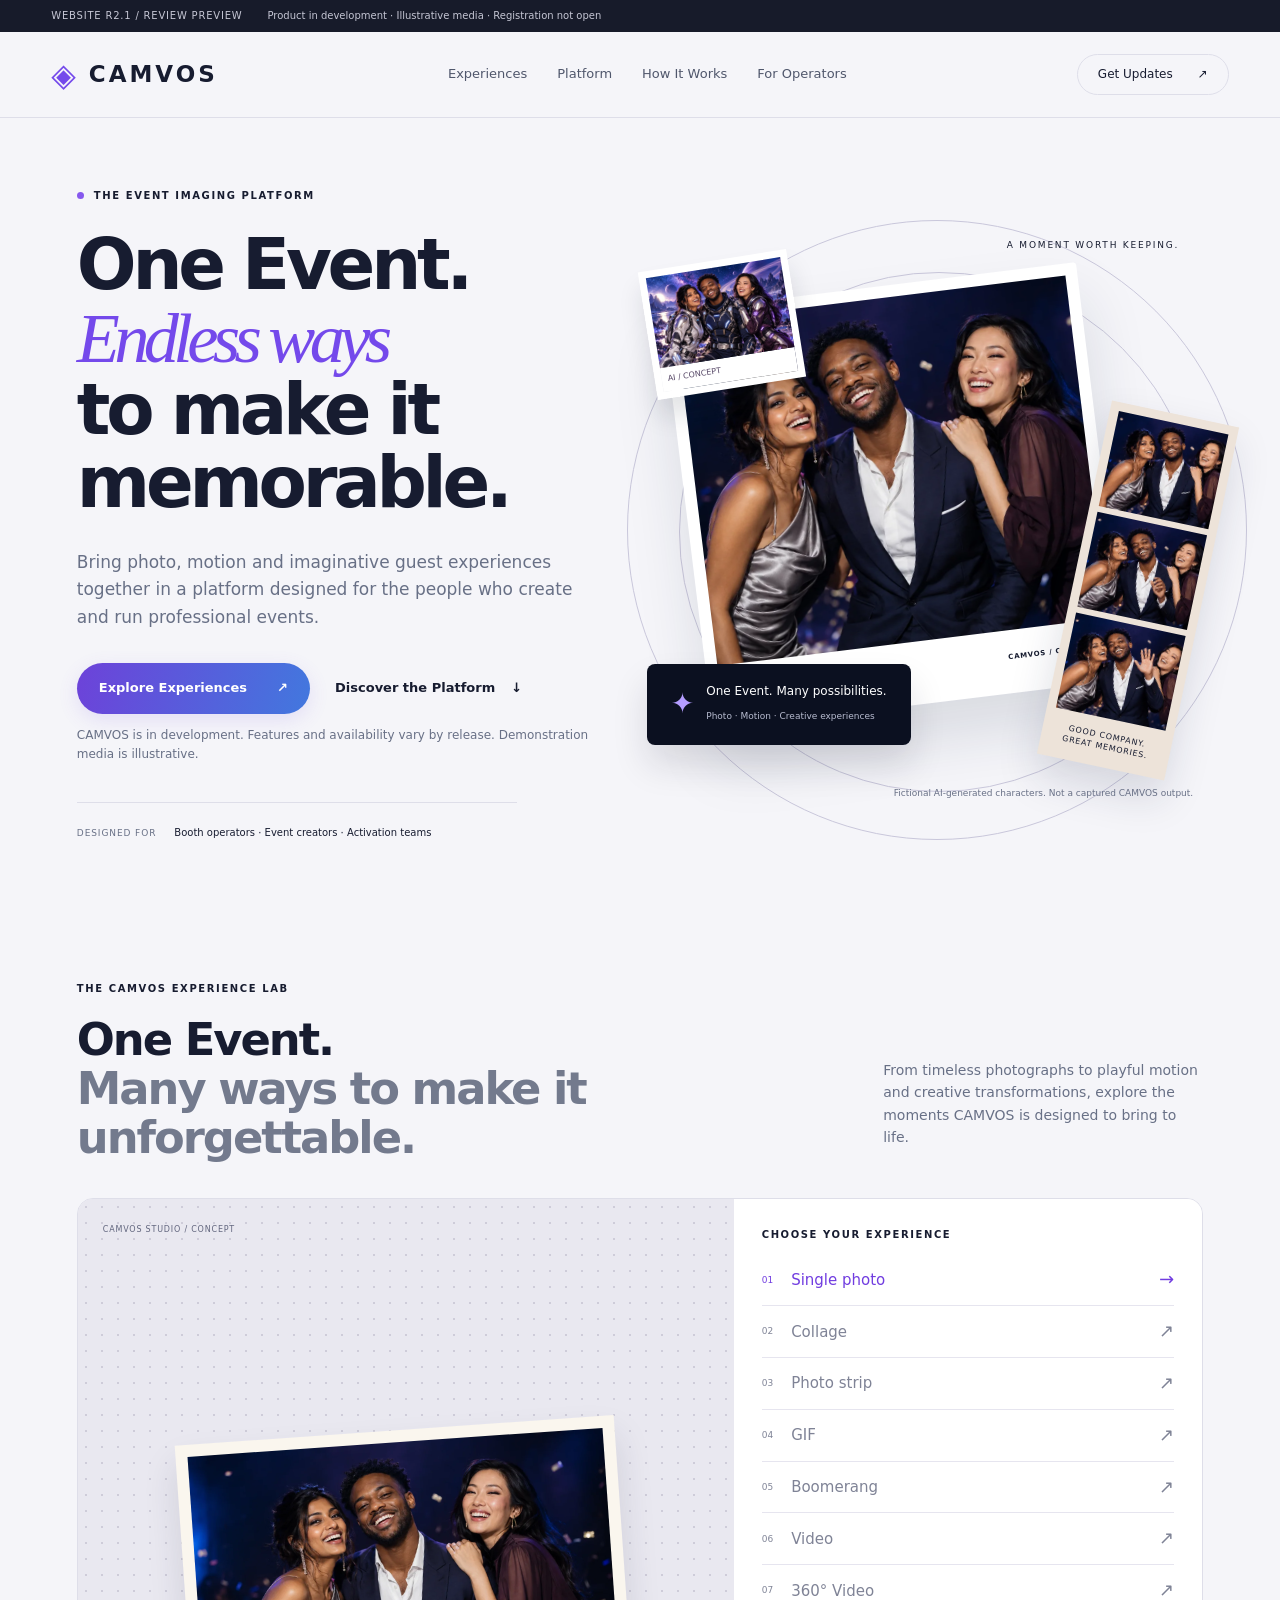
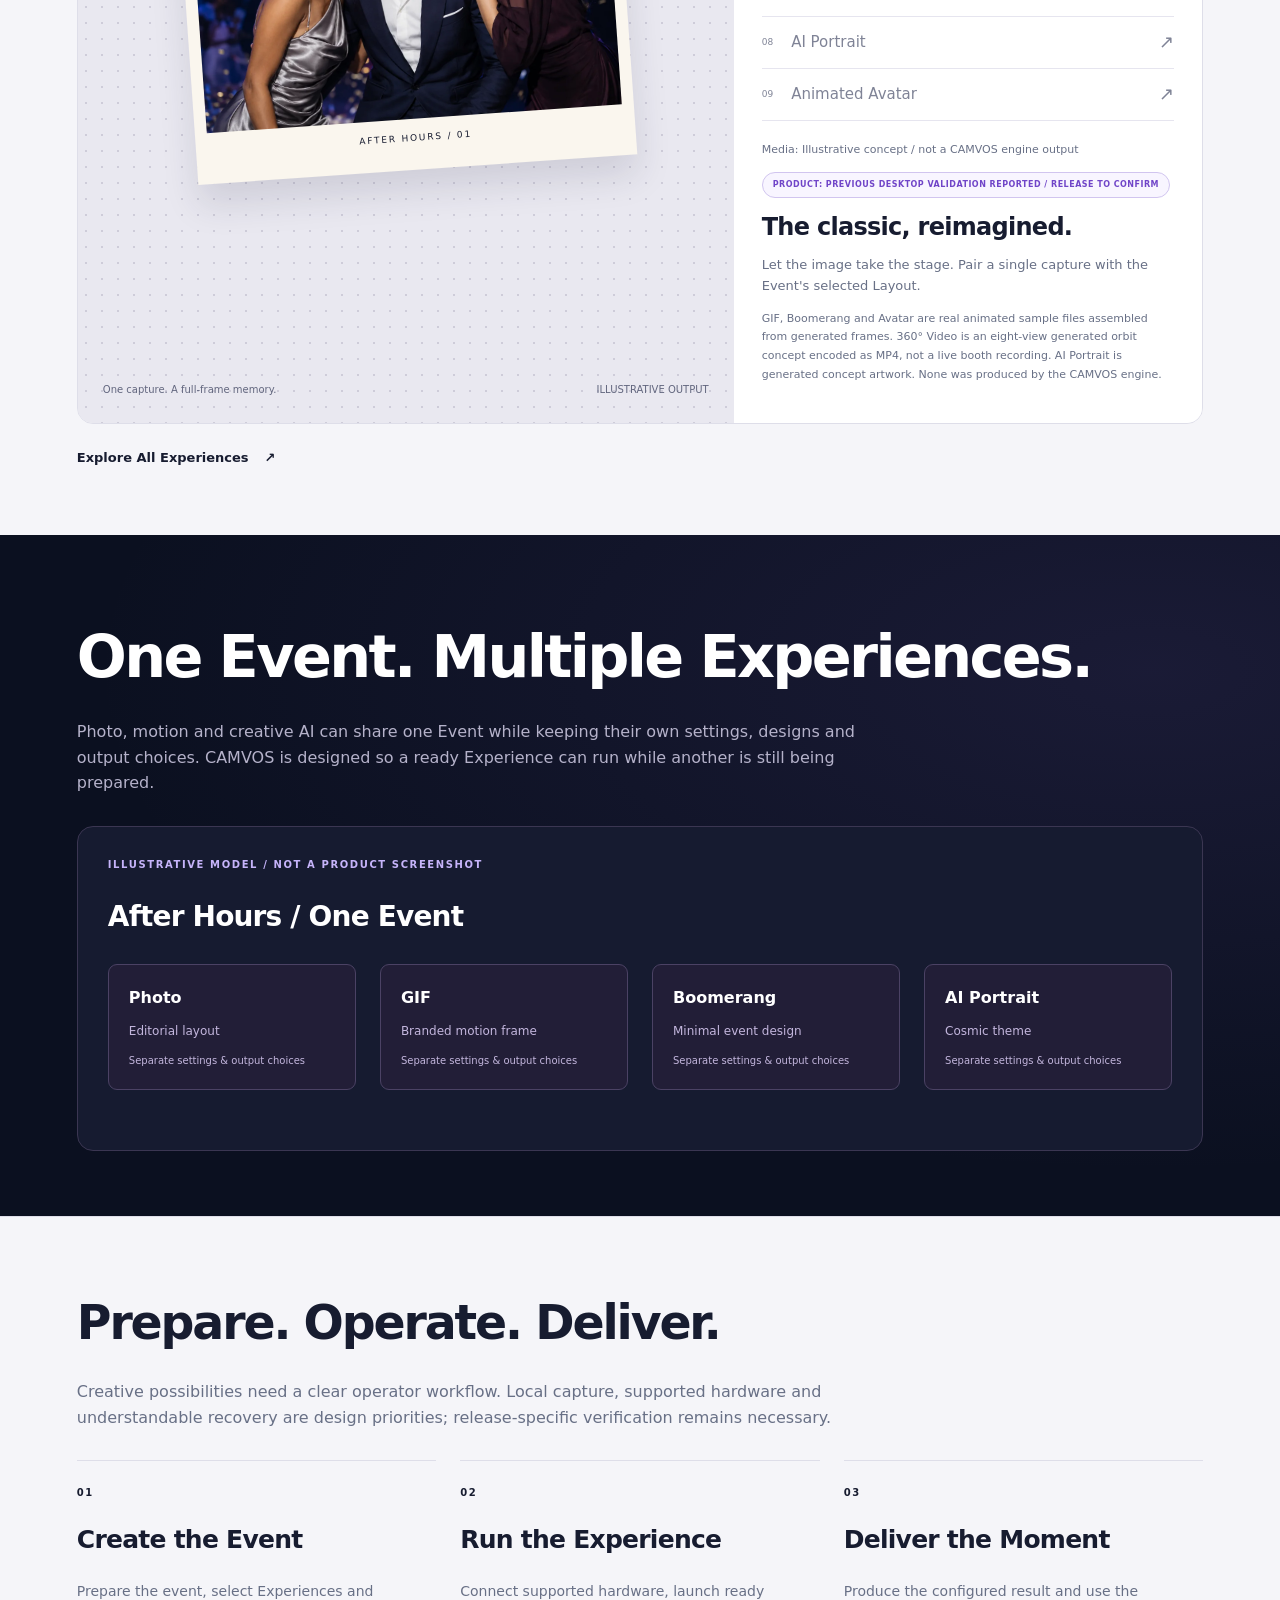
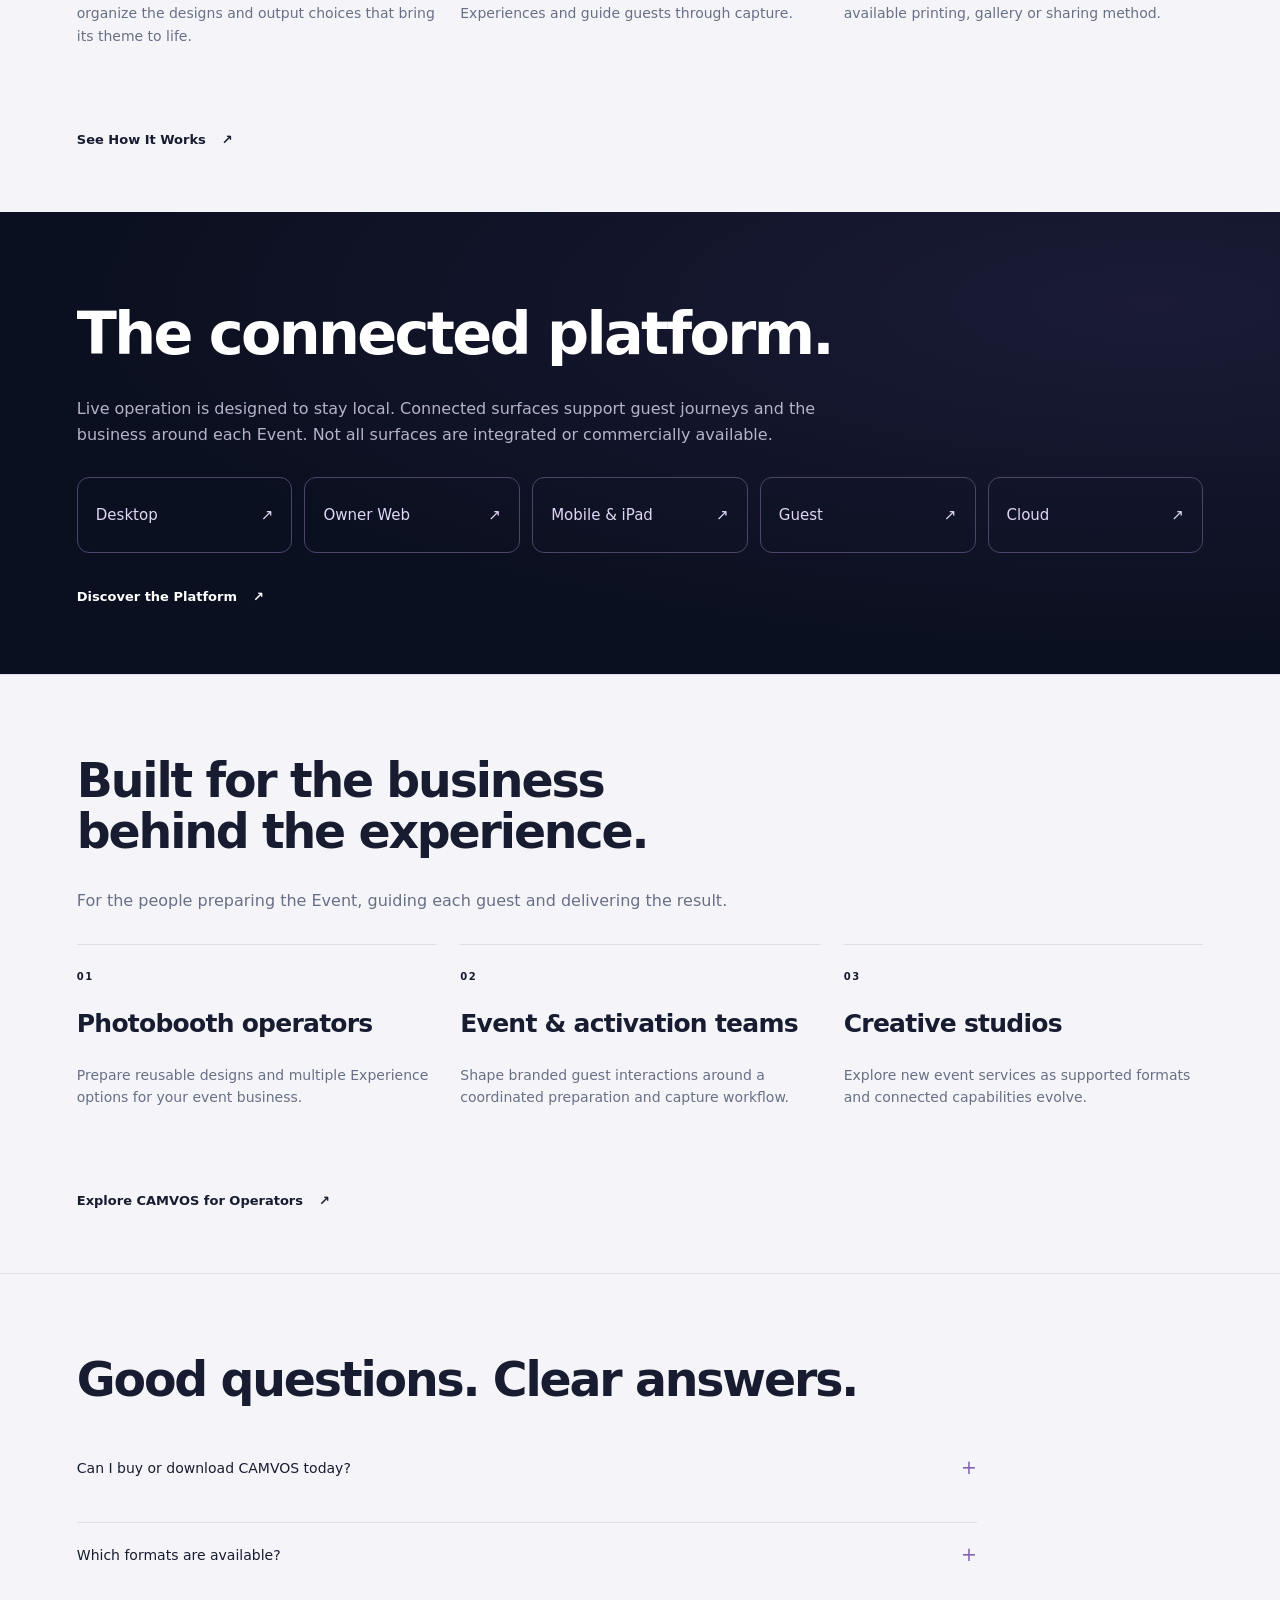
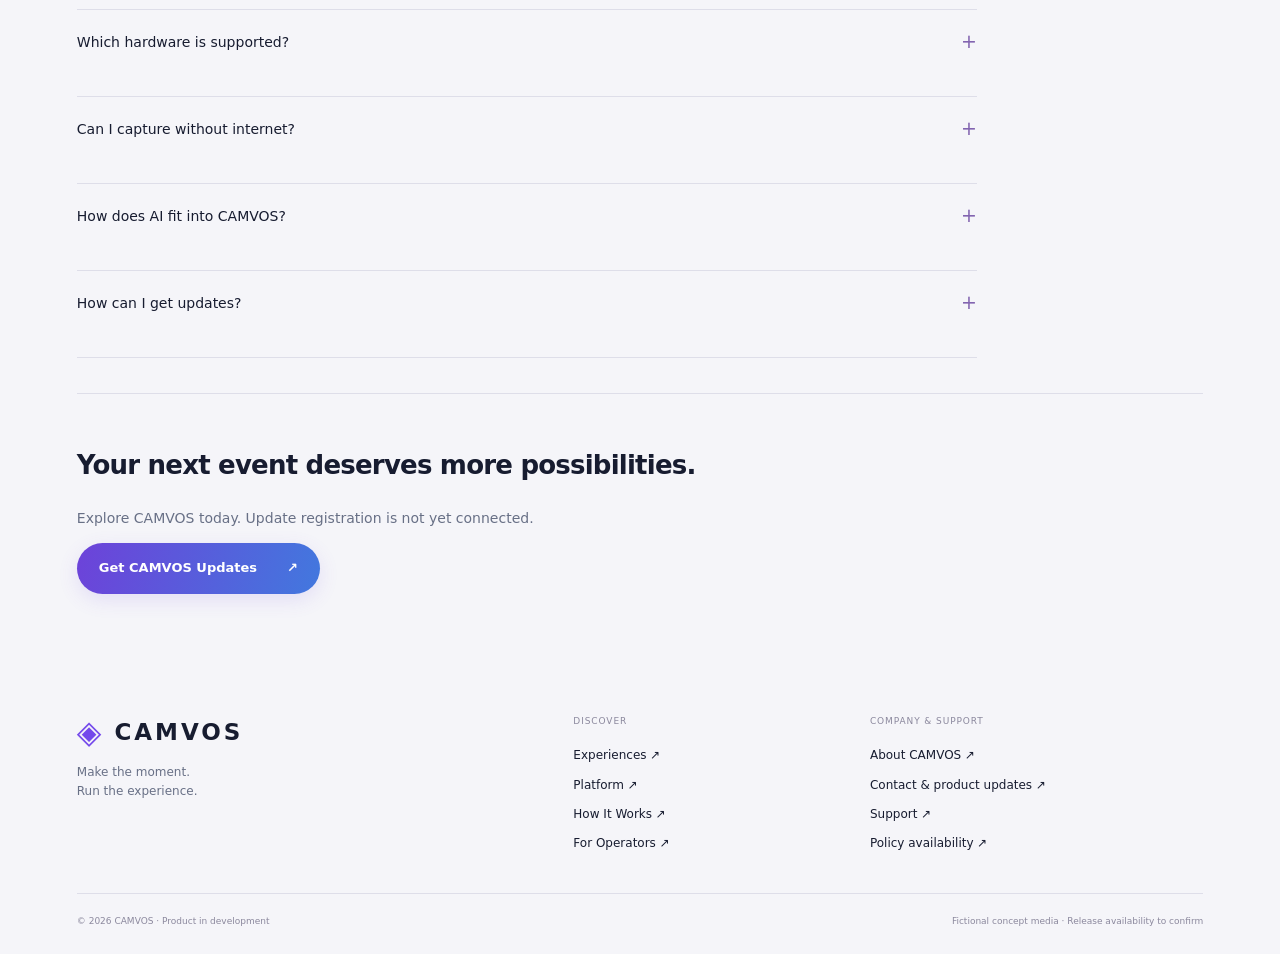
==== commit 2308e91d: "Publish CAMVOS R2.1 homepage Experience Lab restoration Restore the shared nine-format Lab immediate" ====
--- a/docs/index.html
+++ b/docs/index.html
@@ -1 +1 @@
-<!doctype html><html lang="en"><head><meta charset="utf-8"><meta name="viewport" content="width=device-width,initial-scale=1"><meta name="robots" content="noindex,nofollow"><meta name="description" content="One Event. Multiple Experiences. Explore CAMVOS event imaging software for professional operators."><meta name="theme-color" content="#0b1020"><title>The Event Imaging Platform — CAMVOS</title><link rel="canonical" href="https://compose2karthik.github.io/camvos-site/"><meta property="og:title" content="The Event Imaging Platform — CAMVOS"><meta property="og:description" content="One Event. Multiple Experiences. Explore CAMVOS event imaging software for professional operators."><meta property="og:type" content="website"><meta property="og:url" content="https://compose2karthik.github.io/camvos-site/"><meta property="og:image" content="https://compose2karthik.github.io/camvos-site/assets/event-editorial.webp"><meta name="twitter:card" content="summary_large_image"><link rel="icon" href="assets/favicon.svg" type="image/svg+xml"><link rel="stylesheet" href="styles.css"><link rel="stylesheet" href="orbit.css"><link rel="stylesheet" href="r2.css"></head><body><a class="skip" href="#main">Skip to content</a><div class="reviewbar">WEBSITE R2 / REVIEW PREVIEW <span>Product in development · Illustrative media · Registration not open</span></div><header><a class="logo" href="index.html" aria-label="CAMVOS home"><span class="mark" aria-hidden="true">◈</span>CAMVOS</a><button class="menu-toggle" aria-label="Open navigation" aria-expanded="false" aria-controls="nav">Menu +</button><nav id="nav" aria-label="Main navigation"><a href="experiences.html">Experiences</a><a href="platform.html">Platform</a><a href="how-it-works.html">How It Works</a><a href="operators.html">For Operators</a><a class="mobile-cta" href="contact.html">Get Updates</a></nav><a class="nav-cta" href="contact.html">Get Updates <span aria-hidden="true">↗</span></a></header><main id="main"><section class="hero wrap"><div class="hero-copy"><div class="eyebrow"><span class="dot"></span> THE EVENT IMAGING PLATFORM</div><h1>One Event.<br><em>Endless ways</em><br>to make it memorable.</h1><p>Bring photo, motion and imaginative guest experiences together in a platform designed for the people who create and run professional events.</p><div class="actions"><a class="button primary" href="experiences.html">Explore Experiences <span>↗</span></a><a class="text-link" href="platform.html">Discover the Platform <span>↓</span></a></div><p class="qualification">CAMVOS is in development. Features and availability vary by release. Demonstration media is illustrative.</p><div class="hero-foot"><span>DESIGNED FOR</span><b>Booth operators · Event creators · Activation teams</b></div></div><div class="hero-art"><div class="orbit o1"></div><div class="orbit o2"></div><div class="small-label">A MOMENT WORTH KEEPING.</div><div class="main-photo"><img src="assets/event-editorial.webp" alt="Illustrative event portrait of three friends, generated concept artwork" width="1024" height="683" fetchpriority="high"><div class="photo-bottom"><span>THE NIGHT IS YOURS</span><b>CAMVOS / CONCEPT 01</b></div></div><div class="strip"><img src="assets/pose-1.webp" alt="Generated fictional guests, pose 1" width="600" height="400"><img src="assets/pose-2.webp" alt="Generated fictional guests, pose 2" width="600" height="400"><img src="assets/pose-3.webp" alt="Generated fictional guests, pose 3" width="600" height="400"><span>GOOD COMPANY.<br>GREAT MEMORIES.</span></div><div class="creative-mini"><img src="assets/ai-cosmic.webp" alt="Illustrative cosmic portrait transformation" width="600" height="400"><span>AI / CONCEPT</span></div><div class="floating-note"><span class="spark">✦</span><div><b>One Event. Many possibilities.</b><span>Photo · Motion · Creative experiences</span></div></div><p class="art-caption">Fictional AI-generated characters. Not a captured CAMVOS output.</p></div></section><section class="content-section"><div class="wrap"><h2>Creative experiences.<br><span>One connected workflow.</span></h2><p class="section-copy">From event preparation and creative designs to capture and delivery, CAMVOS is built around the complete operator journey. Every event is different; its software should help you adapt.</p><div class="r2-grid"><article class="r2-card"><span class="eyebrow">01</span><h3>Create the Event</h3><p>Prepare the event, select Experiences and organize the designs and output choices that bring its theme to life.</p></article><article class="r2-card"><span class="eyebrow">02</span><h3>Run the Experience</h3><p>Connect supported hardware, launch ready Experiences and guide guests through capture.</p></article><article class="r2-card"><span class="eyebrow">03</span><h3>Deliver the Moment</h3><p>Produce the configured result and use the available printing, gallery or sharing method.</p></article></div><a class="text-link" href="how-it-works.html">See How It Works <span aria-hidden="true">↗</span></a></div></section><section class="content-section"><div class="wrap"><h2>Different formats. Different memories.<br>One CAMVOS Event.</h2><p class="section-copy">THE EXPERIENCE COLLECTION · Explore the formats CAMVOS is designed to support.</p><div class="catalogue"><article class="experience-card"><img src="assets/event-editorial.webp" alt="Single Photo: illustrative generated concept" width="600" height="400" loading="lazy"><div class="card-copy"><span class="pill">Illustrative concept</span><h3>Single Photo</h3><p>One moment, captured beautifully.</p><p class="fine">Product: Desktop validation previously reported · Release to confirm</p><a class="text-link" href="experiences.html?format=single#lab">View Sample <span aria-hidden="true">↗</span></a></div></article><article class="experience-card"><img src="assets/pose-2.webp" alt="Collage: illustrative generated concept" width="600" height="400" loading="lazy"><div class="card-copy"><span class="pill">Illustrative concept</span><h3>Collage</h3><p>More memories in one frame.</p><p class="fine">Product: Desktop validation previously reported · Release to confirm</p><a class="text-link" href="experiences.html?format=collage#lab">View Sample <span aria-hidden="true">↗</span></a></div></article><article class="experience-card"><img src="assets/pose-3.webp" alt="Photo Strip: illustrative generated concept" width="600" height="400" loading="lazy"><div class="card-copy"><span class="pill">Illustrative concept</span><h3>Photo Strip</h3><p>A timeless keepsake.</p><p class="fine">Product: Desktop validation previously reported · Release to confirm</p><a class="text-link" href="experiences.html?format=strip#lab">View Sample <span aria-hidden="true">↗</span></a></div></article><article class="experience-card"><img src="assets/motion-poster.webp" alt="GIF: illustrative generated concept" width="600" height="400" loading="lazy"><div class="card-copy"><span class="pill">Illustrative concept</span><h3>GIF</h3><p>A sequence that comes alive.</p><p class="fine">Product: Desktop validation previously reported · Release to confirm</p><a class="text-link" href="experiences.html?format=gif#lab">View Sample <span aria-hidden="true">↗</span></a></div></article><article class="experience-card"><img src="assets/pose-4.webp" alt="Boomerang: illustrative generated concept" width="600" height="400" loading="lazy"><div class="card-copy"><span class="pill">Illustrative concept</span><h3>Boomerang</h3><p>A moment worth repeating.</p><p class="fine">Product: Desktop validation previously reported · Release to confirm</p><a class="text-link" href="experiences.html?format=boomerang#lab">View Sample <span aria-hidden="true">↗</span></a></div></article><article class="experience-card"><div class="pending-media" role="img" aria-label="Video preview pending">▶<small>PREVIEW PENDING</small></div><div class="card-copy"><span class="pill">Preview pending</span><h3>Video</h3><p>More than a photograph.</p><p class="fine">Product: In development / availability unverified</p><a class="text-link" href="experiences.html?format=video#lab">View format <span aria-hidden="true">↗</span></a></div></article><article class="experience-card"><img src="assets/orbit-poster.webp" alt="360° Video: illustrative generated concept" width="600" height="400" loading="lazy"><div class="card-copy"><span class="pill">Illustrative concept</span><h3>360° Video</h3><p>Every angle tells the story.</p><p class="fine">Product: In development / availability unverified</p><a class="text-link" href="experiences.html?format=orbit#lab">View Sample <span aria-hidden="true">↗</span></a></div></article><article class="experience-card"><img src="assets/ai-cosmic.webp" alt="AI Portrait: illustrative generated concept" width="600" height="400" loading="lazy"><div class="card-copy"><span class="pill">Illustrative concept</span><h3>AI Portrait</h3><p>A new world for a familiar face.</p><p class="fine">Product: In development / availability unverified</p><a class="text-link" href="experiences.html?format=ai#lab">View Sample <span aria-hidden="true">↗</span></a></div></article><article class="experience-card"><img src="assets/avatar-poster.webp" alt="Animated Avatar: illustrative generated concept" width="600" height="400" loading="lazy"><div class="card-copy"><span class="pill">Illustrative concept</span><h3>Animated Avatar</h3><p>Turn the moment into a character.</p><p class="fine">Product: In development / availability unverified</p><a class="text-link" href="experiences.html?format=avatar#lab">View Sample <span aria-hidden="true">↗</span></a></div></article></div><a class="text-link" href="experiences.html">Explore All Experiences <span aria-hidden="true">↗</span></a></div></section><section class="vision"><div class="wrap"><h2>One Event. Many Experiences.<br>Independently configured.</h2><p class="section-copy">Each Experience can have its own settings, designs and output choices. The product is designed so a usable Experience can run while another is still being prepared.</p><div class="event-example"><div class="eyebrow">ILLUSTRATIVE MODEL / NOT A PRODUCT SCREENSHOT</div><h3>After Hours / One Event</h3><div class="r2-grid"><div class="event-tile"><b>Photo</b><span>Editorial layout</span><small>Separate settings & output choices</small></div><div class="event-tile"><b>GIF</b><span>Branded motion frame</span><small>Separate settings & output choices</small></div><div class="event-tile"><b>Boomerang</b><span>Minimal event design</span><small>Separate settings & output choices</small></div><div class="event-tile"><b>AI Portrait</b><span>Cosmic theme</span><small>Separate settings & output choices</small></div></div></div></div></section><section class="content-section"><div class="wrap"><h2>Designed for the moments<br>when everything needs to work.</h2><p class="section-copy">CAMVOS is being engineered around local event execution, hardware-aware workflows and controlled delivery.</p><div class="r2-grid"><article class="r2-card"><span class="eyebrow">01</span><h3>Hardware-aware operation</h3><p>Supported cameras, printers and displays, with actionable setup guidance.</p></article><article class="r2-card"><span class="eyebrow">02</span><h3>Offline-capable local execution</h3><p>Local capture is a design priority. Connected services have separate internet requirements.</p></article><article class="r2-card"><span class="eyebrow">03</span><h3>Controlled output & recovery</h3><p>Predictable output and clear recovery are engineering goals; release evidence is still required.</p></article></div></div></section><section class="vision"><div class="wrap"><h2>Your booth is just the beginning.</h2><p class="section-copy">A connected platform vision across Desktop, owner services, mobile experiences, guest delivery and cloud coordination. These surfaces are not all commercially available or integrated.</p><a class="text-link" href="platform.html">Explore the Platform <span aria-hidden="true">↗</span></a></div></section><section class="content-section"><div class="wrap"><h2>Built for the people<br>behind the experience.</h2><p class="section-copy">Professional software for the people who create and run event experiences.</p><div class="r2-grid"><article class="r2-card"><span class="eyebrow">01</span><h3>Photobooth operators</h3><p>Prepare reusable designs and multiple Experience options for your event business.</p></article><article class="r2-card"><span class="eyebrow">02</span><h3>Event & activation teams</h3><p>Shape branded guest interactions around a coordinated preparation and capture workflow.</p></article><article class="r2-card"><span class="eyebrow">03</span><h3>Creative studios</h3><p>Explore new event services as supported formats and connected capabilities evolve.</p></article></div><a class="text-link" href="operators.html">See Who CAMVOS Is For <span aria-hidden="true">↗</span></a></div></section><section class="content-section"><div class="wrap"><h2>Good questions. Clear answers.</h2><p class="section-copy"></p><div class="faq-list"><details><summary>Can I buy or download CAMVOS today?<span aria-hidden="true">+</span></summary><p>CAMVOS is in development. A commercial release, download and pricing have not been approved.</p></details><details><summary>Which formats are available?<span aria-hidden="true">+</span></summary><p>Photo, Collage, Strip, GIF and Boomerang have previously reported Desktop validation. This website is not fresh release evidence. Video, 360 and AI workflows require release-specific verification; every sample shown here is illustrative.</p></details><details><summary>Which hardware is supported?<span aria-hidden="true">+</span></summary><p>A verified camera, printer and operating-system compatibility list will be published with the relevant release. Do not purchase hardware based solely on this preview.</p></details><details><summary>Can I capture without internet?<span aria-hidden="true">+</span></summary><p>Local event execution is a design requirement. Cloud AI, hosted galleries and connected delivery can still need internet; offline behavior must be validated for each release.</p></details><details><summary>How does AI fit into CAMVOS?<span aria-hidden="true">+</span></summary><p>The vision includes design assistance before an event and curated guest transformations during it. Provider availability, privacy, quality and usage costs require verification.</p></details><details><summary>How can I get updates?<span aria-hidden="true">+</span></summary><p>Update registration is not open yet. The Contact page explains the current state and lets you prepare a local inquiry brief. Nothing is sent.</p></details></div></div></section><section class="vision"><div class="wrap"><h2>Your next event deserves<br>more possibilities.</h2><p class="section-copy">Discover the creative possibilities and the operational platform behind CAMVOS. Update registration is not yet open.</p><a class="button light" href="contact.html">Get CAMVOS Updates <span aria-hidden="true">↗</span></a></div></section></main><footer class="wrap"><div><a class="logo" href="index.html"><span class="mark" aria-hidden="true">◈</span>CAMVOS</a><p>Make the moment.<br>Run the experience.</p></div><div><span>DISCOVER</span><a class="footer-link" href="experiences.html">Experiences <span aria-hidden="true">↗</span></a><a class="footer-link" href="platform.html">Platform <span aria-hidden="true">↗</span></a><a class="footer-link" href="how-it-works.html">How It Works <span aria-hidden="true">↗</span></a><a class="footer-link" href="operators.html">For Operators <span aria-hidden="true">↗</span></a></div><div><span>COMPANY & SUPPORT</span><a class="footer-link" href="about.html">About CAMVOS <span aria-hidden="true">↗</span></a><a class="footer-link" href="contact.html">Contact & product updates <span aria-hidden="true">↗</span></a><a class="footer-link" href="support.html">Support <span aria-hidden="true">↗</span></a><a class="footer-link" href="legal.html">Policy availability <span aria-hidden="true">↗</span></a></div><div class="footer-bottom"><span>© 2026 CAMVOS · Product in development</span><span>Fictional concept media · Release availability to confirm</span></div></footer><script src="app.js" defer></script></body></html>+<!doctype html><html lang="en"><head><meta charset="utf-8"><meta name="viewport" content="width=device-width,initial-scale=1"><meta name="robots" content="noindex,nofollow"><meta name="description" content="One Event. Multiple Experiences. Explore CAMVOS event imaging software for professional operators."><meta name="theme-color" content="#0b1020"><title>The Event Imaging Platform — CAMVOS</title><link rel="canonical" href="https://compose2karthik.github.io/camvos-site/"><meta property="og:title" content="The Event Imaging Platform — CAMVOS"><meta property="og:description" content="One Event. Multiple Experiences. Explore CAMVOS event imaging software for professional operators."><meta property="og:type" content="website"><meta property="og:url" content="https://compose2karthik.github.io/camvos-site/"><meta property="og:image" content="https://compose2karthik.github.io/camvos-site/assets/event-editorial.webp"><meta name="twitter:card" content="summary_large_image"><link rel="icon" href="assets/favicon.svg" type="image/svg+xml"><link rel="stylesheet" href="styles.css"><link rel="stylesheet" href="orbit.css"><link rel="stylesheet" href="r2.css"></head><body><a class="skip" href="#main">Skip to content</a><div class="reviewbar">WEBSITE R2.1 / REVIEW PREVIEW <span>Product in development · Illustrative media · Registration not open</span></div><header><a class="logo" href="index.html" aria-label="CAMVOS home"><span class="mark" aria-hidden="true">◈</span>CAMVOS</a><button class="menu-toggle" aria-label="Open navigation" aria-expanded="false" aria-controls="nav">Menu +</button><nav id="nav" aria-label="Main navigation"><a href="experiences.html">Experiences</a><a href="platform.html">Platform</a><a href="how-it-works.html">How It Works</a><a href="operators.html">For Operators</a><a class="mobile-cta" href="contact.html">Get Updates</a></nav><a class="nav-cta" href="contact.html">Get Updates <span aria-hidden="true">↗</span></a></header><main id="main"><section class="hero wrap"><div class="hero-copy"><div class="eyebrow"><span class="dot"></span> THE EVENT IMAGING PLATFORM</div><h1>One Event.<br><em>Endless ways</em><br>to make it memorable.</h1><p>Bring photo, motion and imaginative guest experiences together in a platform designed for the people who create and run professional events.</p><div class="actions"><a class="button primary" href="#experience-lab">Explore Experiences <span>↗</span></a><a class="text-link" href="platform.html">Discover the Platform <span>↓</span></a></div><p class="qualification">CAMVOS is in development. Features and availability vary by release. Demonstration media is illustrative.</p><div class="hero-foot"><span>DESIGNED FOR</span><b>Booth operators · Event creators · Activation teams</b></div></div><div class="hero-art"><div class="orbit o1"></div><div class="orbit o2"></div><div class="small-label">A MOMENT WORTH KEEPING.</div><div class="main-photo"><img src="assets/event-editorial.webp" alt="Illustrative event portrait of three friends, generated concept artwork" width="1024" height="683" fetchpriority="high"><div class="photo-bottom"><span>THE NIGHT IS YOURS</span><b>CAMVOS / CONCEPT 01</b></div></div><div class="strip"><img src="assets/pose-1.webp" alt="Generated fictional guests, pose 1" width="600" height="400"><img src="assets/pose-2.webp" alt="Generated fictional guests, pose 2" width="600" height="400"><img src="assets/pose-3.webp" alt="Generated fictional guests, pose 3" width="600" height="400"><span>GOOD COMPANY.<br>GREAT MEMORIES.</span></div><div class="creative-mini"><img src="assets/ai-cosmic.webp" alt="Illustrative cosmic portrait transformation" width="600" height="400"><span>AI / CONCEPT</span></div><div class="floating-note"><span class="spark">✦</span><div><b>One Event. Many possibilities.</b><span>Photo · Motion · Creative experiences</span></div></div><p class="art-caption">Fictional AI-generated characters. Not a captured CAMVOS output.</p></div></section><section id="experience-lab" class="wrap experience-section homepage-lab"><div class="section-heading"><div><div class="eyebrow">THE CAMVOS EXPERIENCE LAB</div><h2>One Event.<br><span>Many ways to make it unforgettable.</span></h2></div><p>From timeless photographs to playful motion and creative transformations, explore the moments CAMVOS is designed to bring to life.</p></div><div id="lab" class="lab"><div class="lab-visual"><div class="lab-top"><span>CAMVOS STUDIO / CONCEPT</span><button id="motion" aria-pressed="false">Play motion ↗</button></div><div id="output" class="output single"><div class="sample"><img src="assets/event-editorial.webp" alt="Generated concept portrait used to illustrate output layouts" width="1024" height="683"><span>AFTER HOURS / 01</span></div></div><div id="ai-compare" class="ai-compare" hidden><label for="reveal">Source ↔ AI transformation</label><input id="reveal" type="range" min="0" max="100" value="100" aria-label="Reveal AI transformation"><span id="reveal-status">100% AI artwork</span></div><div class="lab-bottom"><span id="format-caption">One capture. A full-frame memory.</span><span>ILLUSTRATIVE OUTPUT</span></div></div><div class="lab-controls"><div class="eyebrow">CHOOSE YOUR EXPERIENCE</div><div class="format-buttons" role="group" aria-label="Choose an Experience format"><button data-format="single" aria-pressed="true"><span>01</span>Single photo<i>↗</i></button><button data-format="collage" aria-pressed="false"><span>02</span>Collage<i>↗</i></button><button data-format="strip" aria-pressed="false"><span>03</span>Photo strip<i>↗</i></button><button data-format="gif" aria-pressed="false"><span>04</span>GIF<i>↗</i></button><button data-format="boomerang" aria-pressed="false"><span>05</span>Boomerang<i>↗</i></button><button data-format="video" aria-pressed="false"><span>06</span>Video<i>↗</i></button><button data-format="orbit" aria-pressed="false"><span>07</span>360° Video<i>↗</i></button><button data-format="ai" aria-pressed="false"><span>08</span>AI Portrait<i>↗</i></button><button data-format="avatar" aria-pressed="false"><span>09</span>Animated Avatar<i>↗</i></button></div><div class="format-info" aria-live="polite"><p id="sample-authenticity" class="fine">Media: Illustrative concept · Not a CAMVOS output</p><span id="format-status" class="pill">DESKTOP VALIDATION REPORTED</span><h3 id="format-title">The classic, reimagined.</h3><p id="format-description">Let the image take the stage. Pair a single capture with the Event's selected Layout.</p></div><p class="fine">GIF, Boomerang and Avatar are real animated sample files assembled from generated frames. 360° Video is an eight-view generated orbit concept encoded as MP4, not a live booth recording. AI Portrait is generated concept artwork. None was produced by the CAMVOS engine.</p></div></div><a class="text-link" href="experiences.html">Explore All Experiences <span aria-hidden="true">↗</span></a></section><section class="vision"><div class="wrap"><h2>One Event. Multiple Experiences.</h2><p class="section-copy">Photo, motion and creative AI can share one Event while keeping their own settings, designs and output choices. CAMVOS is designed so a ready Experience can run while another is still being prepared.</p><div class="event-example"><div class="eyebrow">ILLUSTRATIVE MODEL / NOT A PRODUCT SCREENSHOT</div><h3>After Hours / One Event</h3><div class="r2-grid"><div class="event-tile"><b>Photo</b><span>Editorial layout</span><small>Separate settings & output choices</small></div><div class="event-tile"><b>GIF</b><span>Branded motion frame</span><small>Separate settings & output choices</small></div><div class="event-tile"><b>Boomerang</b><span>Minimal event design</span><small>Separate settings & output choices</small></div><div class="event-tile"><b>AI Portrait</b><span>Cosmic theme</span><small>Separate settings & output choices</small></div></div></div></div></section><section class="content-section"><div class="wrap"><h2>Prepare. Operate. Deliver.</h2><p class="section-copy">Creative possibilities need a clear operator workflow. Local capture, supported hardware and understandable recovery are design priorities; release-specific verification remains necessary.</p><div class="r2-grid"><article class="r2-card"><span class="eyebrow">01</span><h3>Create the Event</h3><p>Prepare the event, select Experiences and organize the designs and output choices that bring its theme to life.</p></article><article class="r2-card"><span class="eyebrow">02</span><h3>Run the Experience</h3><p>Connect supported hardware, launch ready Experiences and guide guests through capture.</p></article><article class="r2-card"><span class="eyebrow">03</span><h3>Deliver the Moment</h3><p>Produce the configured result and use the available printing, gallery or sharing method.</p></article></div><a class="text-link" href="how-it-works.html">See How It Works <span aria-hidden="true">↗</span></a></div></section><section class="vision"><div class="wrap"><h2>The connected platform.</h2><p class="section-copy">Live operation is designed to stay local. Connected surfaces support guest journeys and the business around each Event. Not all surfaces are integrated or commercially available.</p><div class="platform-paths"><a class="platform-path" href="platform.html#desktop">Desktop <span aria-hidden="true">↗</span></a><a class="platform-path" href="platform.html#owner">Owner Web <span aria-hidden="true">↗</span></a><a class="platform-path" href="platform.html#mobile">Mobile & iPad <span aria-hidden="true">↗</span></a><a class="platform-path" href="platform.html#guest">Guest <span aria-hidden="true">↗</span></a><a class="platform-path" href="platform.html#cloud">Cloud <span aria-hidden="true">↗</span></a></div><a class="text-link" href="platform.html">Discover the Platform <span aria-hidden="true">↗</span></a></div></section><section class="content-section"><div class="wrap"><h2>Built for the business<br>behind the experience.</h2><p class="section-copy">For the people preparing the Event, guiding each guest and delivering the result.</p><div class="r2-grid"><article class="r2-card"><span class="eyebrow">01</span><h3>Photobooth operators</h3><p>Prepare reusable designs and multiple Experience options for your event business.</p></article><article class="r2-card"><span class="eyebrow">02</span><h3>Event & activation teams</h3><p>Shape branded guest interactions around a coordinated preparation and capture workflow.</p></article><article class="r2-card"><span class="eyebrow">03</span><h3>Creative studios</h3><p>Explore new event services as supported formats and connected capabilities evolve.</p></article></div><a class="text-link" href="operators.html">Explore CAMVOS for Operators <span aria-hidden="true">↗</span></a></div></section><section class="content-section"><div class="wrap"><h2>Good questions. Clear answers.</h2><p class="section-copy"></p><div class="faq-list"><details><summary>Can I buy or download CAMVOS today?<span aria-hidden="true">+</span></summary><p>CAMVOS is in development. A commercial release, download and pricing have not been approved.</p></details><details><summary>Which formats are available?<span aria-hidden="true">+</span></summary><p>Photo, Collage, Strip, GIF and Boomerang have previously reported Desktop validation. This website is not fresh release evidence. Video, 360 and AI workflows require release-specific verification; every sample shown here is illustrative.</p></details><details><summary>Which hardware is supported?<span aria-hidden="true">+</span></summary><p>A verified camera, printer and operating-system compatibility list will be published with the relevant release. Do not purchase hardware based solely on this preview.</p></details><details><summary>Can I capture without internet?<span aria-hidden="true">+</span></summary><p>Local event execution is a design requirement. Cloud AI, hosted galleries and connected delivery can still need internet; offline behavior must be validated for each release.</p></details><details><summary>How does AI fit into CAMVOS?<span aria-hidden="true">+</span></summary><p>The vision includes design assistance before an event and curated guest transformations during it. Provider availability, privacy, quality and usage costs require verification.</p></details><details><summary>How can I get updates?<span aria-hidden="true">+</span></summary><p>Update registration is not open yet. The Contact page explains the current state and lets you prepare a local inquiry brief. Nothing is sent.</p></details></div><div class="homepage-next"><h3>Your next event deserves more possibilities.</h3><p>Explore CAMVOS today. Update registration is not yet connected.</p><a class="button primary" href="contact.html">Get CAMVOS Updates <span aria-hidden="true">↗</span></a></div></div></section></main><footer class="wrap"><div><a class="logo" href="index.html"><span class="mark" aria-hidden="true">◈</span>CAMVOS</a><p>Make the moment.<br>Run the experience.</p></div><div><span>DISCOVER</span><a class="footer-link" href="experiences.html">Experiences <span aria-hidden="true">↗</span></a><a class="footer-link" href="platform.html">Platform <span aria-hidden="true">↗</span></a><a class="footer-link" href="how-it-works.html">How It Works <span aria-hidden="true">↗</span></a><a class="footer-link" href="operators.html">For Operators <span aria-hidden="true">↗</span></a></div><div><span>COMPANY & SUPPORT</span><a class="footer-link" href="about.html">About CAMVOS <span aria-hidden="true">↗</span></a><a class="footer-link" href="contact.html">Contact & product updates <span aria-hidden="true">↗</span></a><a class="footer-link" href="support.html">Support <span aria-hidden="true">↗</span></a><a class="footer-link" href="legal.html">Policy availability <span aria-hidden="true">↗</span></a></div><div class="footer-bottom"><span>© 2026 CAMVOS · Product in development</span><span>Fictional concept media · Release availability to confirm</span></div></footer><script src="app.js" defer></script></body></html>
--- a/docs/r2.css
+++ b/docs/r2.css
@@ -1,4 +1,7 @@
 .nav-cta{padding:10px 20px;border:1px solid var(--line);border-radius:30px;font-size:12px;white-space:nowrap}.mobile-cta{display:none}nav a[aria-current=page]{color:var(--purple);font-weight:700;border-bottom:2px solid var(--purple)}h1{font-size:clamp(48px,5.5vw,78px);letter-spacing:-.06em;line-height:1.03}h1 em{color:var(--purple);font-family:Georgia,serif;font-weight:400}.hero{gap:40px}.hero-copy>p{font-size:17px}.qualification{font-size:12px!important;line-height:1.7;color:var(--muted);max-width:650px}.page-intro{padding-top:80px;padding-bottom:55px;max-width:1300px}.page-intro p{max-width:760px;font-size:18px}.content-section{padding-top:60px;padding-bottom:60px;border-top:1px solid var(--line)}.content-section>.wrap{padding-top:0;padding-bottom:0}.section-copy{max-width:780px;font-size:16px;margin-bottom:30px}.r2-grid{display:grid;grid-template-columns:repeat(3,minmax(0,1fr));gap:24px;margin:30px 0}.r2-card{border-top:1px solid var(--line);padding:24px 0;min-width:0}.r2-card h3{font-size:25px;line-height:1.2}.r2-card p{font-size:14px}.vision .r2-card{border-color:#373247}.vision p{color:#b5b2ca}.vision .section-copy{font-size:16px}.catalogue{display:grid;grid-template-columns:repeat(3,minmax(0,1fr));gap:24px;margin:35px 0}.experience-card{background:white;border:1px solid var(--line);border-radius:14px;overflow:hidden;min-width:0}.experience-card>img{width:100%;height:auto;aspect-ratio:3/2;object-fit:cover;display:block}.experience-card h3{font-size:24px;margin:16px 0 5px}.card-copy{padding:24px}.card-copy p{font-size:14px}.card-copy .fine{font-size:11px}.card-copy .text-link{font-size:13px}.pending-media{background:#12172b;color:#cec6e5;min-height:200px;display:flex;align-items:center;justify-content:center;flex-direction:column;text-align:center;padding:25px;gap:15px}.pending-media small{font-size:10px;letter-spacing:.12em}.event-example{background:#161b30;border:1px solid #3b3652;border-radius:16px;padding:30px;color:white}.event-example h3{font-size:28px}.event-example .r2-grid{grid-template-columns:repeat(4,minmax(0,1fr))}.event-tile{border:1px solid #4b4264;padding:20px;border-radius:9px;background:#221e37}.event-tile span,.event-tile small{display:block;font-size:12px;color:#c3b6dd;margin-top:12px}.event-tile small{font-size:10px}.creative-mini{position:absolute;width:150px;left:0;top:40px;border:7px solid white;box-shadow:0 18px 25px #171c3020;transform:rotate(-9deg);z-index:3}.creative-mini img{display:block;width:100%;height:auto}.creative-mini span{display:block;background:white;color:#584968;font-size:8px;padding:6px}.strip img{filter:none!important}.output.collage .sample{filter:none!important}.output .sample img{background:#e8e5f0}.lab{scroll-margin-top:120px}.output.video{transform:none;background:#12172b}.faq-list{max-width:900px}.surface-section .section-copy{font-size:18px}.footer-link{display:block}.format-buttons button:last-child{grid-column:auto}input:focus-visible{outline:3px solid #ab80ff;outline-offset:4px}.vision .button{color:#301e54}.content-section .text-link{display:inline-flex;margin-top:15px}.fine{line-height:1.7}.lab-top button{min-height:40px}button,summary{min-height:44px}header nav a{padding:8px 0}.format-buttons button{font-size:15px}.format-info h3{font-size:24px}.lab-bottom{flex-wrap:wrap}.format-rail{flex-wrap:wrap}.wrap{max-width:1440px;margin:auto}.hero-art{min-width:0}.hero-copy{min-width:0}.output{max-width:100%}#copy-status{min-height:22px}.surface-section{scroll-margin-top:100px}
 @media(max-width:1100px){header nav{gap:14px}.hero-art{min-height:510px}.creative-mini{width:115px}.catalogue{gap:18px}.card-copy{padding:20px}.event-example .r2-grid{grid-template-columns:repeat(2,minmax(0,1fr))}}
 @media(max-width:760px){header .nav-cta{display:none}.menu-toggle{min-height:44px}nav.open{display:flex;flex-direction:column;align-items:stretch;padding:12px 0;width:100%;gap:0}nav a{font-size:16px;padding:12px!important;border-bottom:1px solid var(--line)}nav .mobile-cta{display:block;background:#eee8ff;border-radius:8px;margin-top:8px}.page-intro{padding-top:45px;padding-bottom:35px}.page-intro h1,.hero h1{font-size:clamp(45px,11vw,70px)}.page-intro p{font-size:16px}.r2-grid,.catalogue{grid-template-columns:1fr}.r2-card{padding:18px 0}.content-section{padding-top:40px;padding-bottom:40px}.event-example{padding:20px}.event-example .r2-grid{grid-template-columns:1fr 1fr;gap:10px}.event-tile{padding:12px}.creative-mini{width:100px;top:15px}.hero-art{min-height:430px}.hero{padding-top:35px}.card-copy{padding:22px}.hero .qualification{margin-top:20px}.footer-bottom{overflow-wrap:anywhere}.lab-visual{min-height:440px}.lab-controls{padding:22px}.format-buttons button{font-size:14px;gap:8px}.output.collage{width:100%}.sample img{max-width:100%}.platform-tabs{gap:5px}.platform-tabs button{min-height:44px}.surface-section .section-copy{font-size:16px}.vision h2{font-size:38px}.r2-grid{margin-top:20px}.creative-mini{left:0}.strip{right:0}h2{overflow-wrap:break-word}}
+.homepage-lab{padding-top:50px;padding-bottom:65px}.homepage-lab .lab{grid-template-columns:1.4fr 1fr}.homepage-lab>.text-link{display:inline-flex;margin-top:24px}.homepage-lab .lab-visual{min-height:610px}.homepage-lab .output.single{width:440px;max-width:90%}.homepage-lab .output.single .sample img{height:auto;aspect-ratio:3/2}.homepage-lab .output.collage{width:440px;max-width:90%}.homepage-lab .output.collage .sample img{height:auto;aspect-ratio:3/2}.homepage-lab .output.strip{width:195px}.homepage-lab .output.strip .sample img{height:auto;aspect-ratio:3/2}.homepage-lab .output.gif,.homepage-lab .output.boomerang,.homepage-lab .output.avatar,.homepage-lab .output.ai{width:480px;max-width:100%}.homepage-lab .lab-controls{padding:28px}.homepage-lab .format-buttons{margin:12px 0 20px}.homepage-lab .format-buttons button{padding:11px 0;min-height:44px}.homepage-lab .fine{font-size:11px}.homepage-lab .section-heading h2{font-size:clamp(34px,3.5vw,52px)}.homepage-lab .lab-visual .lab-bottom{gap:12px}.homepage-lab .output.orbit{width:310px}.homepage-lab .format-info p{line-height:1.6}.platform-paths{display:grid;grid-template-columns:repeat(5,minmax(0,1fr));gap:12px;margin:30px 0}.platform-path{padding:25px 18px;border:1px solid #4d4568;border-radius:12px;color:#e0d6f6;font-size:15px;display:flex;align-items:center;justify-content:space-between;gap:12px;min-width:0}.homepage-next{border-top:1px solid var(--line);margin-top:35px;padding-top:30px}.homepage-next h3{font-size:26px}.homepage-next p{font-size:14px}.homepage-lab{scroll-margin-top:100px}input[type=range]{touch-action:pan-y}
+@media(min-width:761px) and (max-width:980px){.homepage-lab .lab{grid-template-columns:1fr}.homepage-lab .lab-visual{min-height:480px}.homepage-lab .format-buttons{display:grid;grid-template-columns:repeat(3,minmax(0,1fr));gap:0 20px}.homepage-lab .format-buttons button{font-size:14px;gap:8px}.homepage-lab .lab-controls{padding:25px}.platform-paths{grid-template-columns:repeat(3,minmax(0,1fr))}}
+@media(max-width:760px){.homepage-lab{padding-top:30px;padding-bottom:45px}.homepage-lab .lab{grid-template-columns:1fr}.homepage-lab .lab-visual{min-height:405px;padding:18px}.homepage-lab .lab-controls{padding:20px}.homepage-lab .format-buttons{display:grid;grid-template-columns:repeat(2,minmax(0,1fr));gap:0 16px}.homepage-lab .format-buttons button{font-size:14px}.homepage-lab .output.single,.homepage-lab .output.collage{width:100%;max-width:100%}.homepage-lab .output.strip{width:170px;max-width:100%}.homepage-lab .output.orbit{width:250px;max-width:100%}.homepage-lab .lab-top{gap:8px}.homepage-lab .lab-top button{white-space:nowrap}.homepage-lab .section-heading h2{font-size:36px}.platform-paths{grid-template-columns:1fr 1fr}.platform-path{padding:20px 15px;font-size:14px}.homepage-next h3{font-size:24px}.homepage-lab .fine{font-size:11px;overflow-wrap:anywhere}}
 @media(prefers-reduced-motion:reduce){html{scroll-behavior:auto}*,*::before,*::after{animation:none!important;transition:none!important}}
